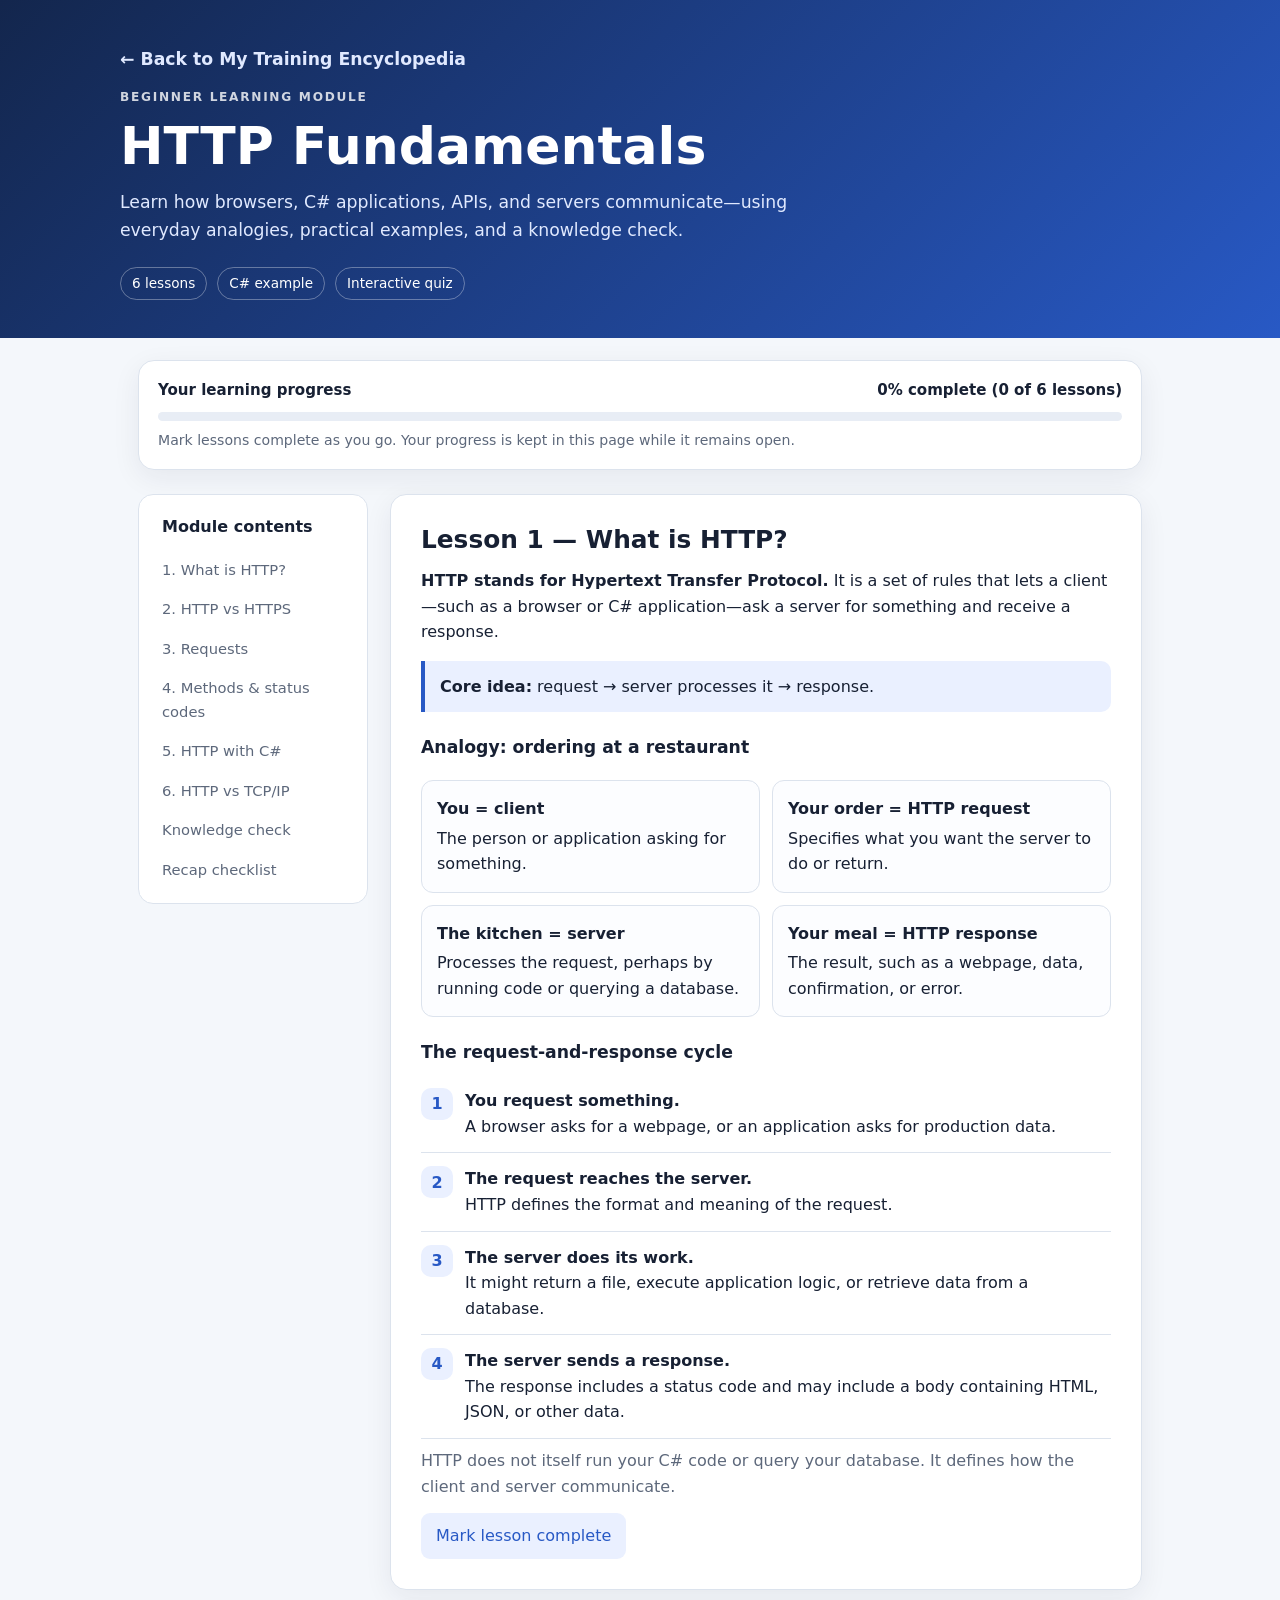
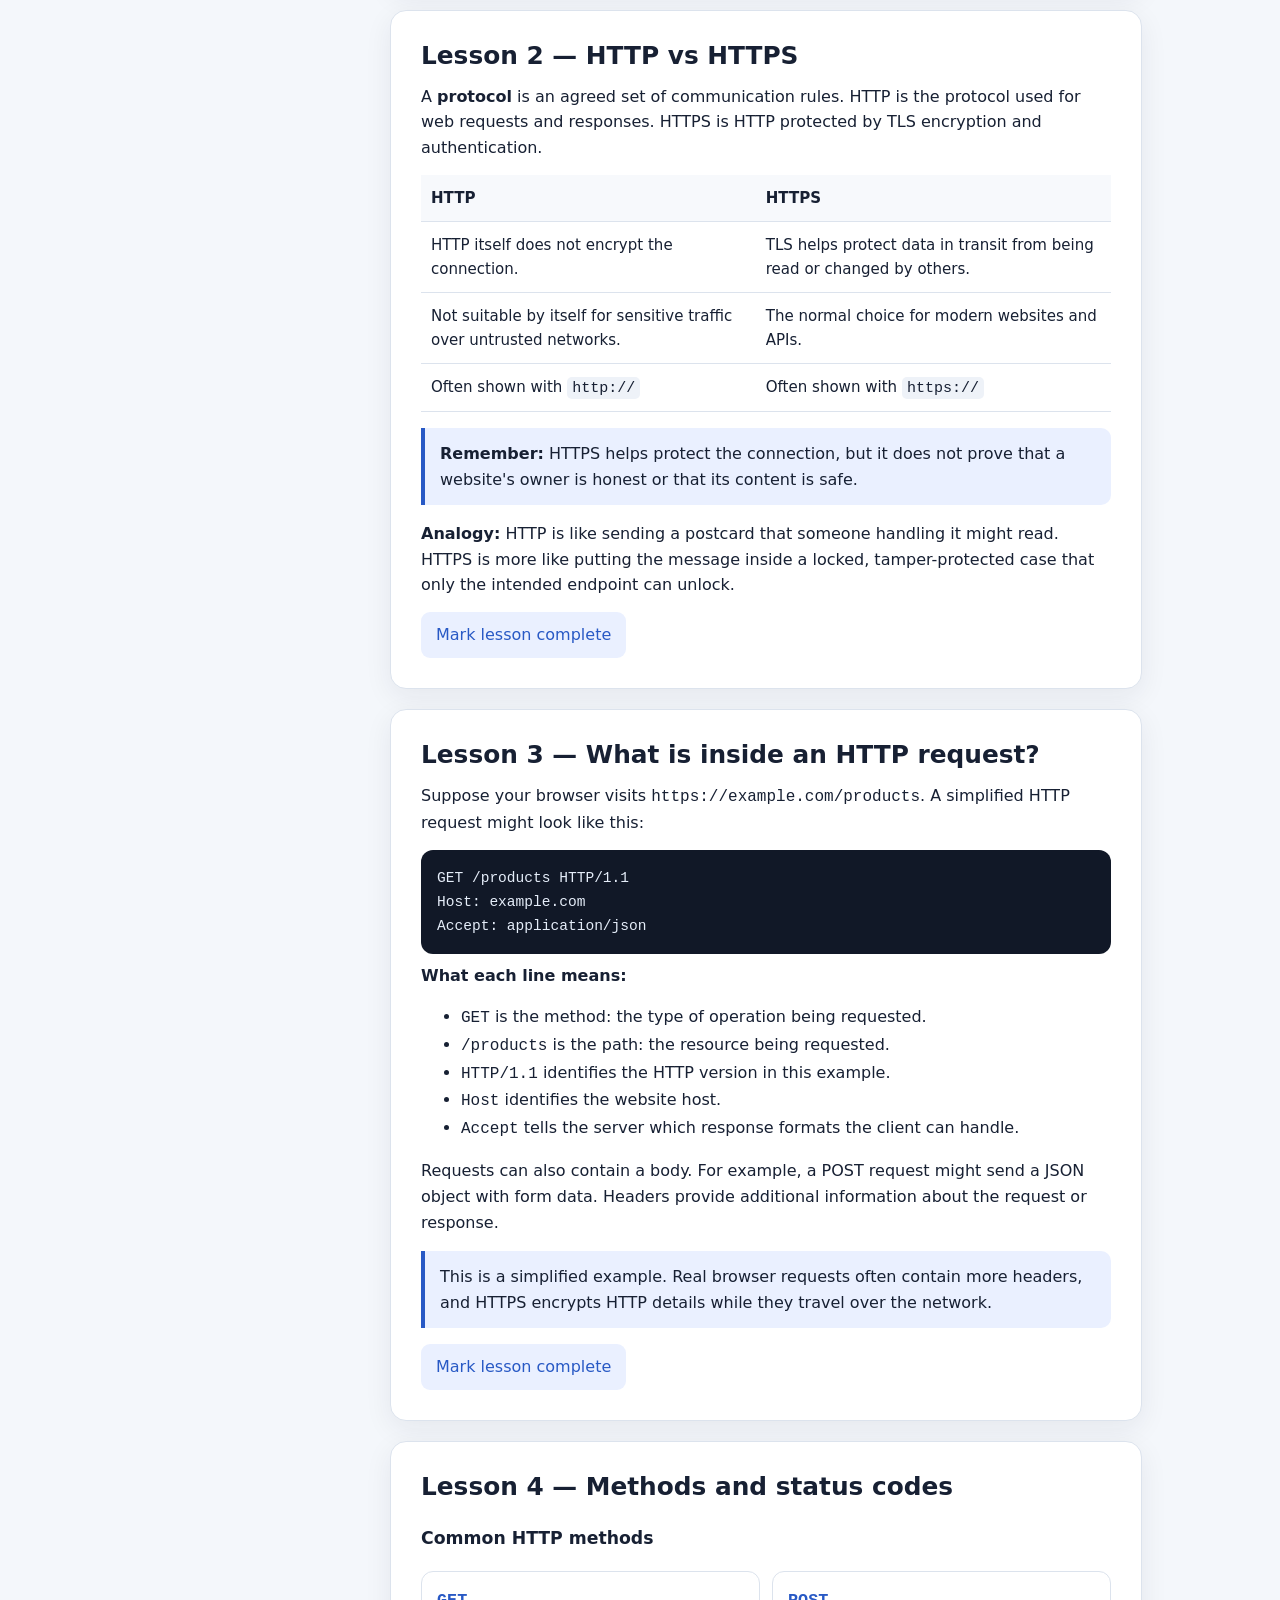
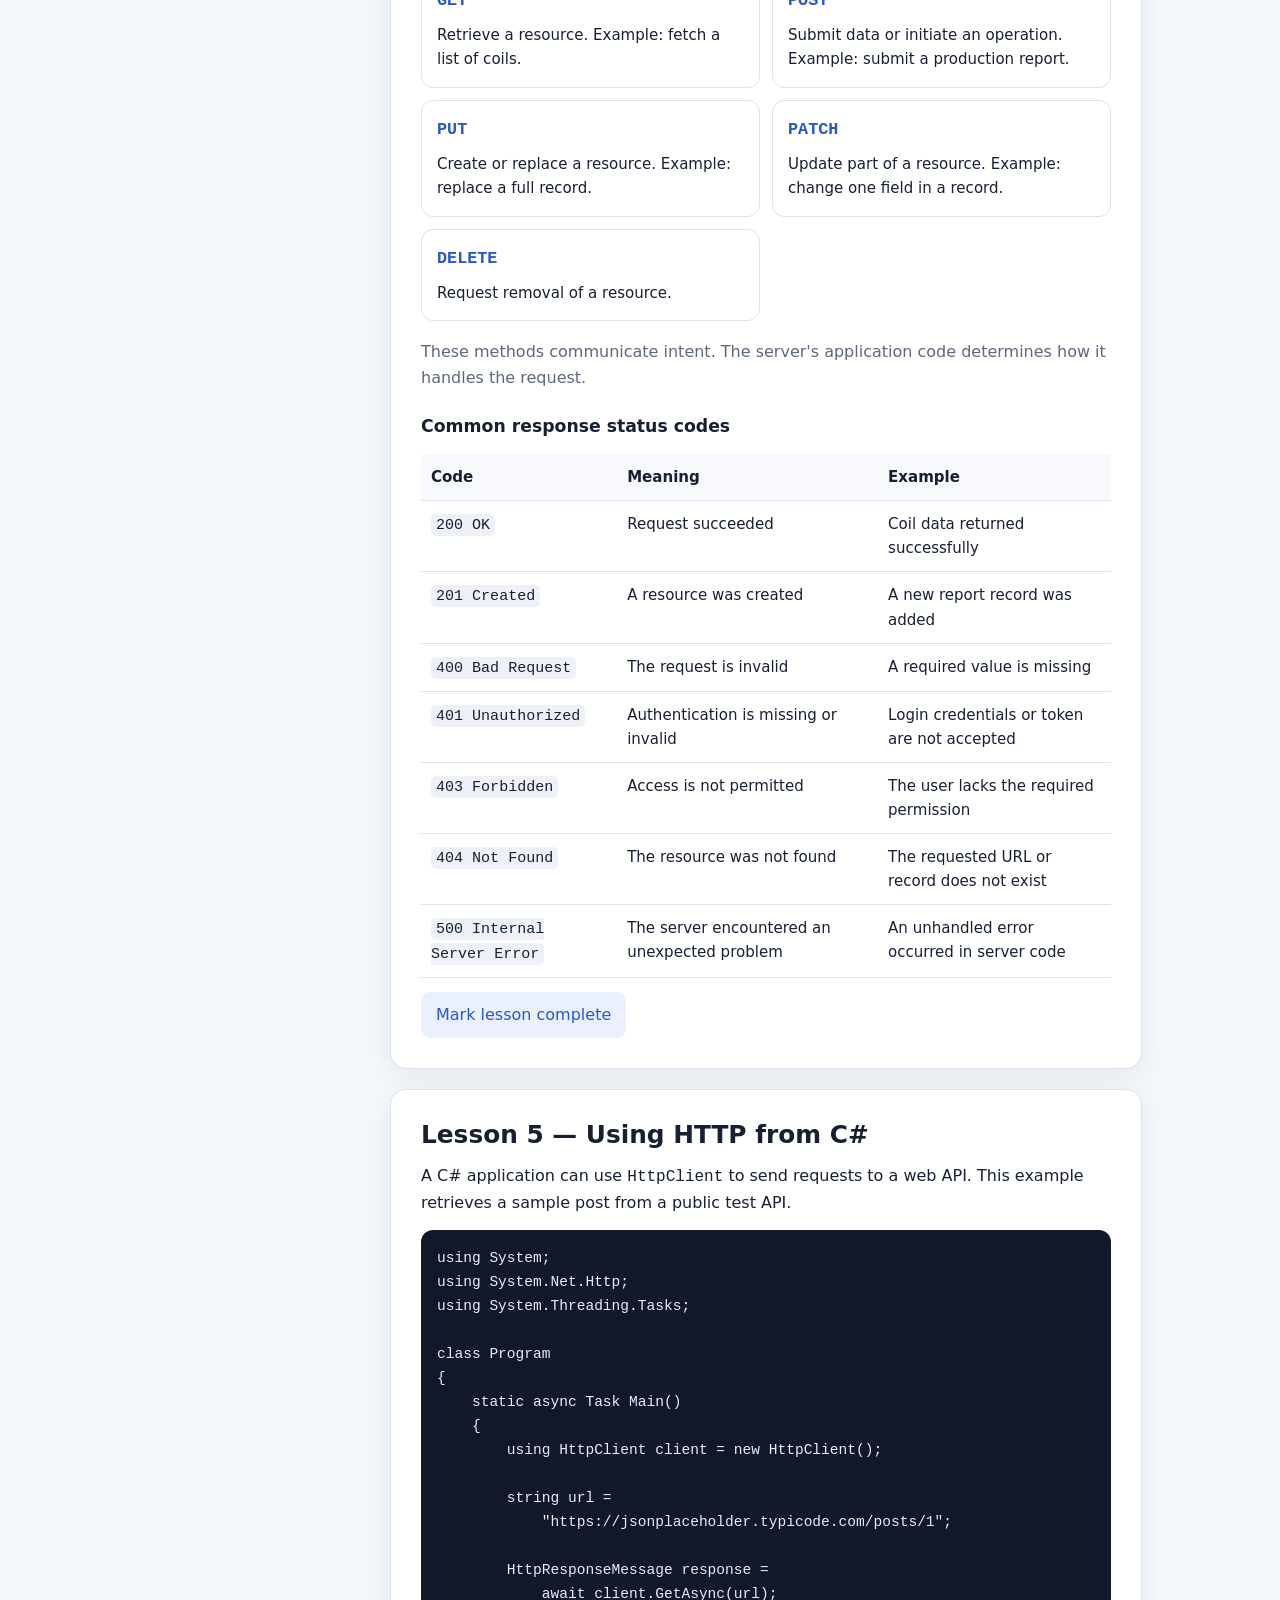
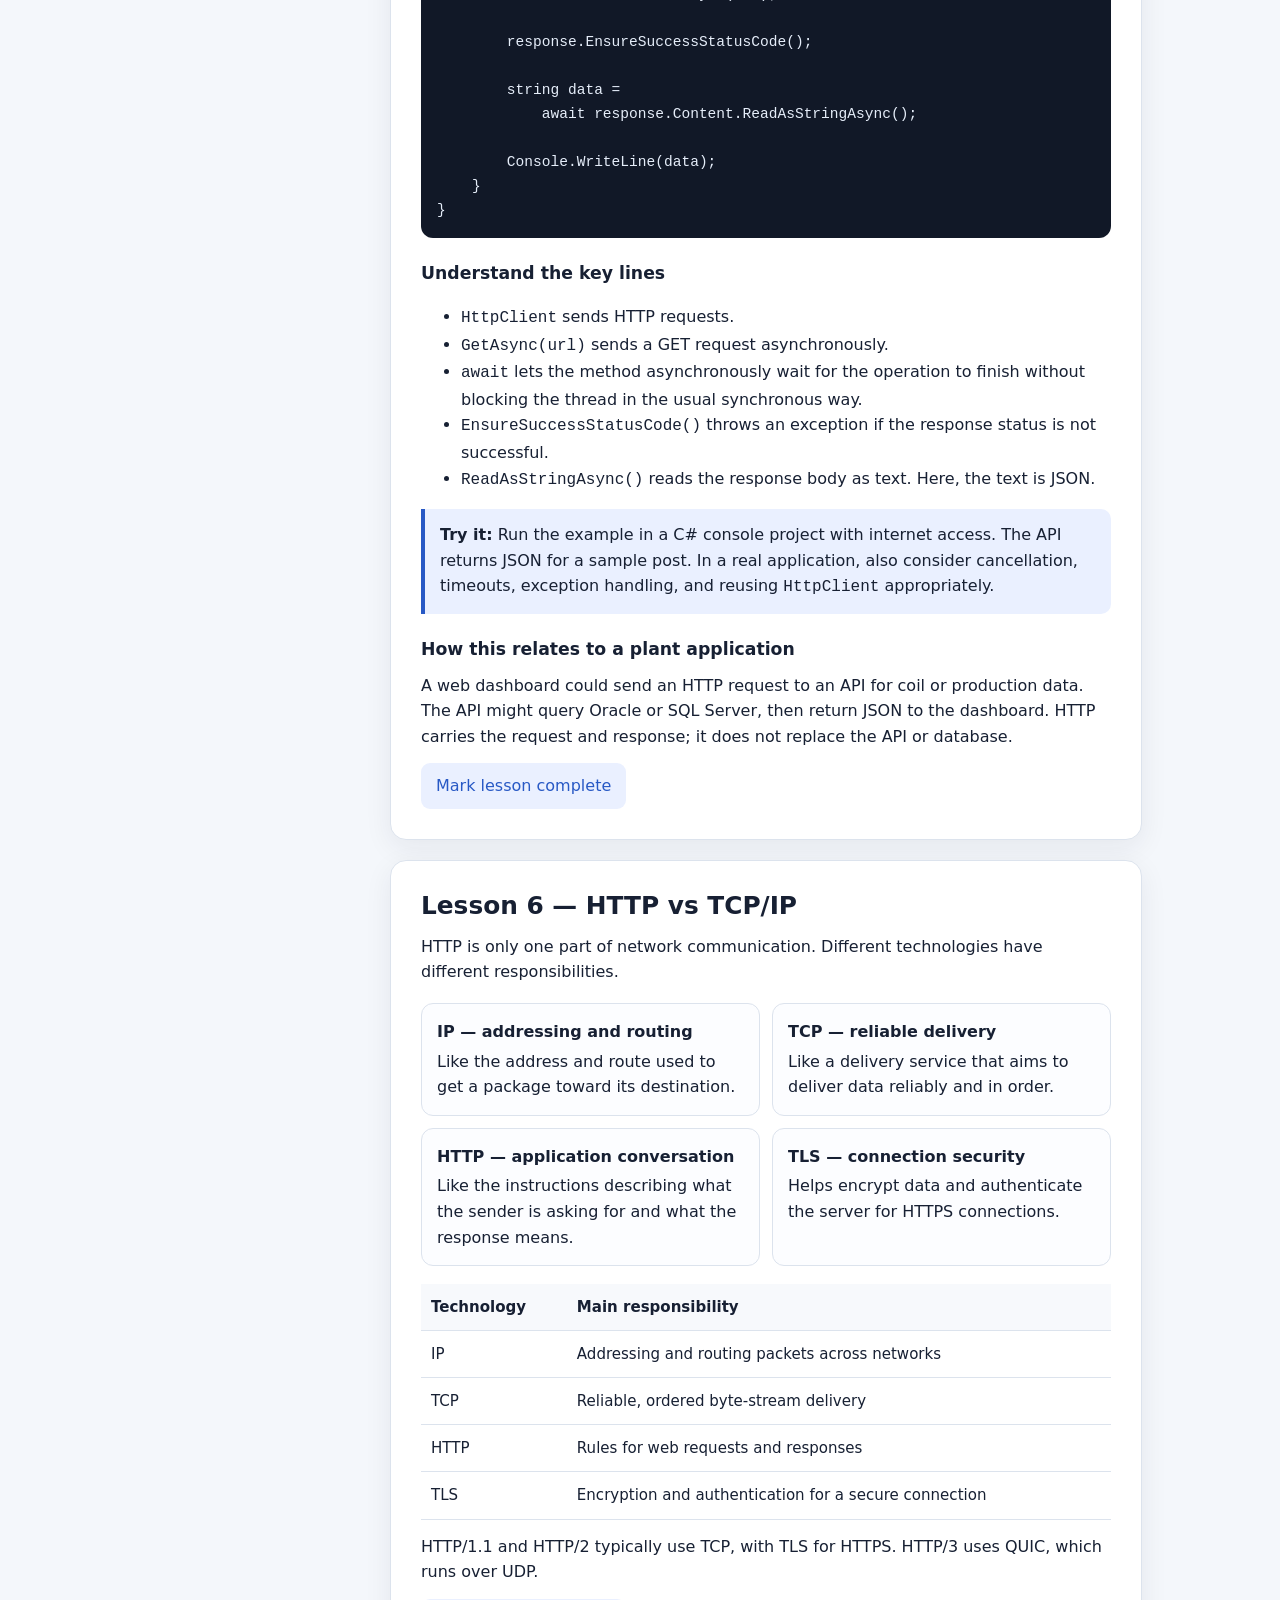
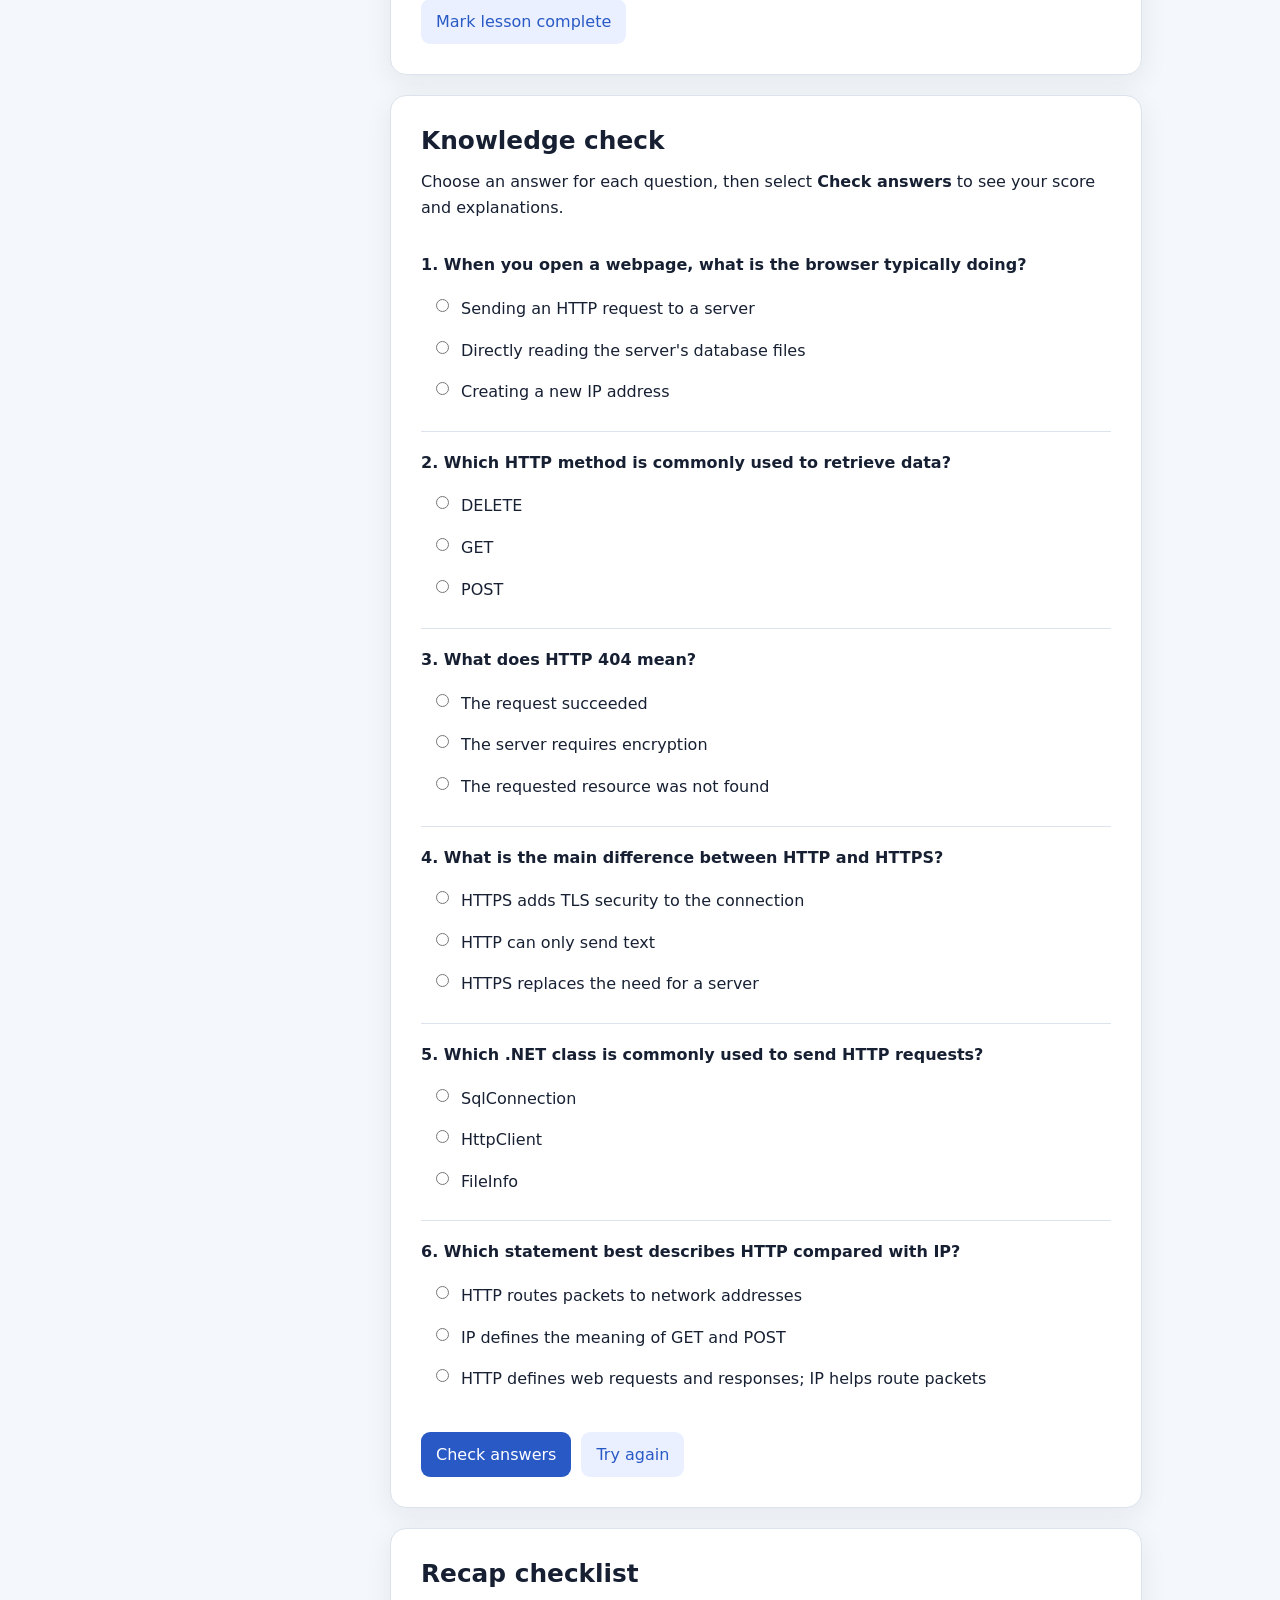
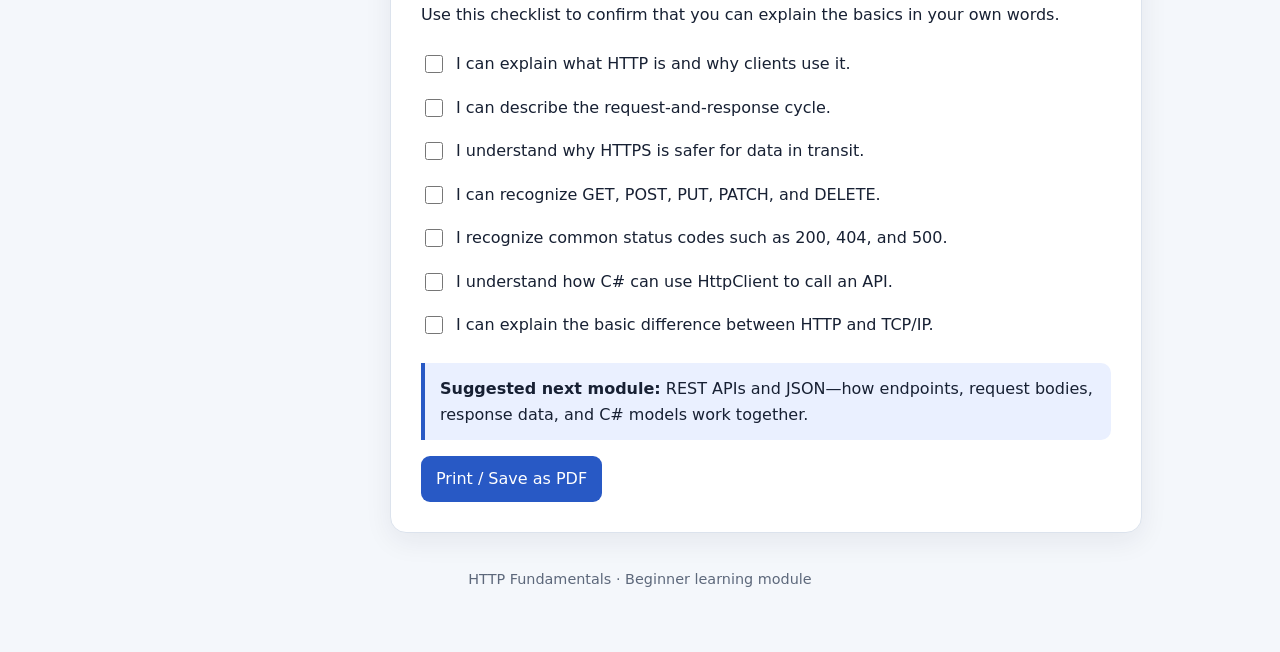
==== http.html @ 5884f931 "Add files via upload" ====
<!DOCTYPE html>
<html lang="en">
<head>
<meta charset="UTF-8">
<meta name="viewport" content="width=device-width, initial-scale=1">
<title>HTTP Fundamentals — Interactive Learning Module</title>
<style>
  :root {
    --bg: #f4f7fb; --panel: #ffffff; --text: #172033; --muted: #5d687b;
    --line: #dce3ed; --accent: #2859c5; --accent-soft: #eaf0ff;
    --green: #18794e; --green-soft: #e7f6ee; --red: #b42318; --red-soft: #fff0ee;
    --code: #111827; --code-text: #e5edf9; --shadow: 0 8px 28px rgba(22, 34, 55, .07);
  }
  * { box-sizing: border-box; }
  html { scroll-behavior: smooth; }
  body { margin: 0; font: 16px/1.6 system-ui, -apple-system, Segoe UI, Roboto, Arial, sans-serif; background: var(--bg); color: var(--text); }
  a { color: var(--accent); }
  .hero { background: linear-gradient(135deg, #13264d, #2859c5); color: white; padding: 46px 20px 38px; }
  .hero-inner, main { max-width: 1040px; margin: auto; }
  .eyebrow { text-transform: uppercase; letter-spacing: .14em; font-size: .76rem; font-weight: 800; opacity: .8; }
  h1 { font-size: clamp(2rem, 5vw, 3.25rem); line-height: 1.12; margin: 10px 0 14px; }
  .hero p { max-width: 720px; color: #e0e9ff; font-size: 1.08rem; margin: 0; }
  .meta { display: flex; gap: 10px; flex-wrap: wrap; margin-top: 22px; }
  .pill { border: 1px solid #ffffff55; border-radius: 999px; padding: 5px 11px; font-size: .85rem; }
  main { padding: 24px 18px 64px; }
  .progress-card { background: var(--panel); border: 1px solid var(--line); box-shadow: var(--shadow); border-radius: 16px; padding: 17px 19px; margin: -2px 0 24px; }
  .progress-head { display:flex; justify-content:space-between; gap:12px; font-weight:700; font-size:.94rem; }
  .progress-track { height: 9px; background:#e8edf5; border-radius:99px; overflow:hidden; margin-top:10px; }
  #progressBar { width:0%; height:100%; background:var(--accent); transition:width .25s; }
  .layout { display:grid; grid-template-columns: 230px minmax(0,1fr); gap:22px; align-items:start; }
  nav { background:var(--panel); border:1px solid var(--line); border-radius:15px; padding:14px; position:sticky; top:14px; }
  nav strong { display:block; padding:5px 9px 10px; }
  nav a { display:block; text-decoration:none; padding:8px 9px; border-radius:9px; color:var(--muted); font-size:.92rem; }
  nav a:hover, nav a.active { background:var(--accent-soft); color:var(--accent); font-weight:700; }
  .content { min-width:0; }
  section { background:var(--panel); border:1px solid var(--line); border-radius:16px; padding:clamp(20px, 4vw, 30px); margin-bottom:20px; box-shadow:var(--shadow); scroll-margin-top:20px; }
  h2 { font-size:1.55rem; margin:0 0 12px; line-height:1.25; }
  h3 { font-size:1.08rem; margin:22px 0 8px; }
  p { margin:9px 0 14px; }
  .muted { color:var(--muted); }
  .callout { border-left:4px solid var(--accent); background:var(--accent-soft); padding:13px 15px; border-radius:0 10px 10px 0; margin:16px 0; }
  .analogy-grid, .steps, .method-grid { display:grid; grid-template-columns:repeat(2,minmax(0,1fr)); gap:12px; margin:18px 0; }
  .tile { border:1px solid var(--line); border-radius:12px; padding:15px; background:#fcfdff; }
  .tile b { display:block; margin-bottom:4px; }
  .step { display:flex; gap:12px; align-items:flex-start; padding:13px 0; border-bottom:1px solid var(--line); }
  .step:last-child { border-bottom:0; }
  .num { flex:0 0 32px; height:32px; display:grid; place-items:center; border-radius:10px; background:var(--accent-soft); color:var(--accent); font-weight:800; }
  .code { background:var(--code); color:var(--code-text); padding:16px; border-radius:12px; overflow:auto; font: .91rem/1.65 ui-monospace, SFMono-Regular, Consolas, monospace; white-space:pre; }
  .method { border:1px solid var(--line); border-radius:12px; padding:15px; }
  .method code { font-size:1.05rem; font-weight:800; color:var(--accent); }
  .method p { margin-bottom:0; font-size:.94rem; }
  table { width:100%; border-collapse:collapse; margin:14px 0; font-size:.94rem; }
  th,td { text-align:left; padding:11px 10px; border-bottom:1px solid var(--line); vertical-align:top; }
  th { background:#f7f9fc; }
  td code { background:#eef2f8; padding:2px 5px; border-radius:5px; }
  .quiz-question { border-top:1px solid var(--line); padding:18px 0; }
  .quiz-question:first-of-type { border-top:0; }
  .quiz-question p { font-weight:750; margin:0 0 10px; }
  .option { display:flex; gap:9px; align-items:flex-start; padding:8px 10px; border-radius:8px; cursor:pointer; }
  .option:hover { background:#f6f8fc; }
  .feedback { display:none; margin-top:9px; padding:10px 12px; border-radius:9px; font-size:.93rem; }
  .feedback.good { display:block; color:var(--green); background:var(--green-soft); }
  .feedback.bad { display:block; color:var(--red); background:var(--red-soft); }
  button { cursor:pointer; border:0; border-radius:9px; padding:10px 15px; background:var(--accent); color:white; font-weight:750; font:inherit; }
  button.secondary { color:var(--accent); background:var(--accent-soft); }
  .quiz-actions { display:flex; gap:10px; align-items:center; flex-wrap:wrap; margin-top:14px; }
  #score { font-weight:800; }
  .checklist label { display:flex; gap:10px; padding:9px 0; cursor:pointer; }
  .checklist input { width:18px; height:18px; margin-top:4px; accent-color:var(--accent); }
  .done { color:var(--green); font-weight:700; }
  footer { text-align:center; color:var(--muted); padding:15px 0 30px; font-size:.9rem; }
  @media (max-width:780px) {
    .layout { grid-template-columns:1fr; }
    nav { position:static; }
    nav .nav-links { display:grid; grid-template-columns:repeat(2,minmax(0,1fr)); gap:2px; }
    .analogy-grid,.steps,.method-grid { grid-template-columns:1fr; }
  }
  @media print {
    body { background:white; } .hero { background:#13264d !important; print-color-adjust:exact; }
    nav, .progress-card, button, footer { display:none !important; }
    .layout { display:block; } section { box-shadow:none; break-inside:avoid; }
  }
</style>
</head>
<body>
<header class="hero">
  <div class="hero-inner">
    <p style="margin:0 0 14px"><a href="index.html" style="color:#e0e9ff;text-decoration:none;font-weight:700">← Back to My Training Encyclopedia</a></p>
    <div class="eyebrow">Beginner learning module</div>
    <h1>HTTP Fundamentals</h1>
    <p>Learn how browsers, C# applications, APIs, and servers communicate—using everyday analogies, practical examples, and a knowledge check.</p>
    <div class="meta"><span class="pill">6 lessons</span><span class="pill">C# example</span><span class="pill">Interactive quiz</span></div>
  </div>
</header>

<main>
  <div class="progress-card">
    <div class="progress-head"><span>Your learning progress</span><span id="progressText">0% complete</span></div>
    <div class="progress-track" role="progressbar" aria-label="Learning progress" aria-valuemin="0" aria-valuemax="100" aria-valuenow="0" id="progressTrack"><div id="progressBar"></div></div>
    <p class="muted" style="margin:8px 0 0;font-size:.88rem">Mark lessons complete as you go. Your progress is kept in this page while it remains open.</p>
  </div>

  <div class="layout">
    <nav aria-label="Module contents">
      <strong>Module contents</strong>
      <div class="nav-links">
        <a href="#lesson1">1. What is HTTP?</a>
        <a href="#lesson2">2. HTTP vs HTTPS</a>
        <a href="#lesson3">3. Requests</a>
        <a href="#lesson4">4. Methods & status codes</a>
        <a href="#lesson5">5. HTTP with C#</a>
        <a href="#lesson6">6. HTTP vs TCP/IP</a>
        <a href="#quiz">Knowledge check</a>
        <a href="#recap">Recap checklist</a>
      </div>
    </nav>

    <div class="content">
      <section id="lesson1" data-lesson>
        <h2>Lesson 1 — What is HTTP?</h2>
        <p><strong>HTTP stands for Hypertext Transfer Protocol.</strong> It is a set of rules that lets a client—such as a browser or C# application—ask a server for something and receive a response.</p>
        <div class="callout"><strong>Core idea:</strong> request → server processes it → response.</div>
        <h3>Analogy: ordering at a restaurant</h3>
        <div class="analogy-grid">
          <div class="tile"><b>You = client</b>The person or application asking for something.</div>
          <div class="tile"><b>Your order = HTTP request</b>Specifies what you want the server to do or return.</div>
          <div class="tile"><b>The kitchen = server</b>Processes the request, perhaps by running code or querying a database.</div>
          <div class="tile"><b>Your meal = HTTP response</b>The result, such as a webpage, data, confirmation, or error.</div>
        </div>
        <h3>The request-and-response cycle</h3>
        <div class="step"><span class="num">1</span><div><b>You request something.</b><br>A browser asks for a webpage, or an application asks for production data.</div></div>
        <div class="step"><span class="num">2</span><div><b>The request reaches the server.</b><br>HTTP defines the format and meaning of the request.</div></div>
        <div class="step"><span class="num">3</span><div><b>The server does its work.</b><br>It might return a file, execute application logic, or retrieve data from a database.</div></div>
        <div class="step"><span class="num">4</span><div><b>The server sends a response.</b><br>The response includes a status code and may include a body containing HTML, JSON, or other data.</div></div>
        <p class="muted">HTTP does not itself run your C# code or query your database. It defines how the client and server communicate.</p>
        <button class="secondary complete-btn" data-complete="lesson1">Mark lesson complete</button>
      </section>

      <section id="lesson2" data-lesson>
        <h2>Lesson 2 — HTTP vs HTTPS</h2>
        <p>A <strong>protocol</strong> is an agreed set of communication rules. HTTP is the protocol used for web requests and responses. HTTPS is HTTP protected by TLS encryption and authentication.</p>
        <table>
          <thead><tr><th>HTTP</th><th>HTTPS</th></tr></thead>
          <tbody>
            <tr><td>HTTP itself does not encrypt the connection.</td><td>TLS helps protect data in transit from being read or changed by others.</td></tr>
            <tr><td>Not suitable by itself for sensitive traffic over untrusted networks.</td><td>The normal choice for modern websites and APIs.</td></tr>
            <tr><td>Often shown with <code>http://</code></td><td>Often shown with <code>https://</code></td></tr>
          </tbody>
        </table>
        <div class="callout"><strong>Remember:</strong> HTTPS helps protect the connection, but it does not prove that a website's owner is honest or that its content is safe.</div>
        <p><strong>Analogy:</strong> HTTP is like sending a postcard that someone handling it might read. HTTPS is more like putting the message inside a locked, tamper-protected case that only the intended endpoint can unlock.</p>
        <button class="secondary complete-btn" data-complete="lesson2">Mark lesson complete</button>
      </section>

      <section id="lesson3" data-lesson>
        <h2>Lesson 3 — What is inside an HTTP request?</h2>
        <p>Suppose your browser visits <code>https://example.com/products</code>. A simplified HTTP request might look like this:</p>
        <div class="code">GET /products HTTP/1.1
Host: example.com
Accept: application/json</div>
        <p><strong>What each line means:</strong></p>
        <ul>
          <li><code>GET</code> is the method: the type of operation being requested.</li>
          <li><code>/products</code> is the path: the resource being requested.</li>
          <li><code>HTTP/1.1</code> identifies the HTTP version in this example.</li>
          <li><code>Host</code> identifies the website host.</li>
          <li><code>Accept</code> tells the server which response formats the client can handle.</li>
        </ul>
        <p>Requests can also contain a body. For example, a POST request might send a JSON object with form data. Headers provide additional information about the request or response.</p>
        <div class="callout">This is a simplified example. Real browser requests often contain more headers, and HTTPS encrypts HTTP details while they travel over the network.</div>
        <button class="secondary complete-btn" data-complete="lesson3">Mark lesson complete</button>
      </section>

      <section id="lesson4" data-lesson>
        <h2>Lesson 4 — Methods and status codes</h2>
        <h3>Common HTTP methods</h3>
        <div class="method-grid">
          <div class="method"><code>GET</code><p>Retrieve a resource. Example: fetch a list of coils.</p></div>
          <div class="method"><code>POST</code><p>Submit data or initiate an operation. Example: submit a production report.</p></div>
          <div class="method"><code>PUT</code><p>Create or replace a resource. Example: replace a full record.</p></div>
          <div class="method"><code>PATCH</code><p>Update part of a resource. Example: change one field in a record.</p></div>
          <div class="method"><code>DELETE</code><p>Request removal of a resource.</p></div>
        </div>
        <p class="muted">These methods communicate intent. The server's application code determines how it handles the request.</p>
        <h3>Common response status codes</h3>
        <table>
          <thead><tr><th>Code</th><th>Meaning</th><th>Example</th></tr></thead>
          <tbody>
            <tr><td><code>200 OK</code></td><td>Request succeeded</td><td>Coil data returned successfully</td></tr>
            <tr><td><code>201 Created</code></td><td>A resource was created</td><td>A new report record was added</td></tr>
            <tr><td><code>400 Bad Request</code></td><td>The request is invalid</td><td>A required value is missing</td></tr>
            <tr><td><code>401 Unauthorized</code></td><td>Authentication is missing or invalid</td><td>Login credentials or token are not accepted</td></tr>
            <tr><td><code>403 Forbidden</code></td><td>Access is not permitted</td><td>The user lacks the required permission</td></tr>
            <tr><td><code>404 Not Found</code></td><td>The resource was not found</td><td>The requested URL or record does not exist</td></tr>
            <tr><td><code>500 Internal Server Error</code></td><td>The server encountered an unexpected problem</td><td>An unhandled error occurred in server code</td></tr>
          </tbody>
        </table>
        <button class="secondary complete-btn" data-complete="lesson4">Mark lesson complete</button>
      </section>

      <section id="lesson5" data-lesson>
        <h2>Lesson 5 — Using HTTP from C#</h2>
        <p>A C# application can use <code>HttpClient</code> to send requests to a web API. This example retrieves a sample post from a public test API.</p>
        <div class="code">using System;
using System.Net.Http;
using System.Threading.Tasks;

class Program
{
    static async Task Main()
    {
        using HttpClient client = new HttpClient();

        string url =
            "https://jsonplaceholder.typicode.com/posts/1";

        HttpResponseMessage response =
            await client.GetAsync(url);

        response.EnsureSuccessStatusCode();

        string data =
            await response.Content.ReadAsStringAsync();

        Console.WriteLine(data);
    }
}</div>
        <h3>Understand the key lines</h3>
        <ul>
          <li><code>HttpClient</code> sends HTTP requests.</li>
          <li><code>GetAsync(url)</code> sends a GET request asynchronously.</li>
          <li><code>await</code> lets the method asynchronously wait for the operation to finish without blocking the thread in the usual synchronous way.</li>
          <li><code>EnsureSuccessStatusCode()</code> throws an exception if the response status is not successful.</li>
          <li><code>ReadAsStringAsync()</code> reads the response body as text. Here, the text is JSON.</li>
        </ul>
        <div class="callout"><strong>Try it:</strong> Run the example in a C# console project with internet access. The API returns JSON for a sample post. In a real application, also consider cancellation, timeouts, exception handling, and reusing <code>HttpClient</code> appropriately.</div>
        <h3>How this relates to a plant application</h3>
        <p>A web dashboard could send an HTTP request to an API for coil or production data. The API might query Oracle or SQL Server, then return JSON to the dashboard. HTTP carries the request and response; it does not replace the API or database.</p>
        <button class="secondary complete-btn" data-complete="lesson5">Mark lesson complete</button>
      </section>

      <section id="lesson6" data-lesson>
        <h2>Lesson 6 — HTTP vs TCP/IP</h2>
        <p>HTTP is only one part of network communication. Different technologies have different responsibilities.</p>
        <div class="analogy-grid">
          <div class="tile"><b>IP — addressing and routing</b>Like the address and route used to get a package toward its destination.</div>
          <div class="tile"><b>TCP — reliable delivery</b>Like a delivery service that aims to deliver data reliably and in order.</div>
          <div class="tile"><b>HTTP — application conversation</b>Like the instructions describing what the sender is asking for and what the response means.</div>
          <div class="tile"><b>TLS — connection security</b>Helps encrypt data and authenticate the server for HTTPS connections.</div>
        </div>
        <table>
          <thead><tr><th>Technology</th><th>Main responsibility</th></tr></thead>
          <tbody>
            <tr><td>IP</td><td>Addressing and routing packets across networks</td></tr>
            <tr><td>TCP</td><td>Reliable, ordered byte-stream delivery</td></tr>
            <tr><td>HTTP</td><td>Rules for web requests and responses</td></tr>
            <tr><td>TLS</td><td>Encryption and authentication for a secure connection</td></tr>
          </tbody>
        </table>
        <p>HTTP/1.1 and HTTP/2 typically use TCP, with TLS for HTTPS. HTTP/3 uses QUIC, which runs over UDP.</p>
        <button class="secondary complete-btn" data-complete="lesson6">Mark lesson complete</button>
      </section>

      <section id="quiz">
        <h2>Knowledge check</h2>
        <p>Choose an answer for each question, then select <strong>Check answers</strong> to see your score and explanations.</p>
        <form id="quizForm">
          <div class="quiz-question" data-answer="0" data-explain="A client sends a request. The server processes it and returns a response.">
            <p>1. When you open a webpage, what is the browser typically doing?</p>
            <label class="option"><input type="radio" name="q1" value="0"> Sending an HTTP request to a server</label>
            <label class="option"><input type="radio" name="q1" value="1"> Directly reading the server's database files</label>
            <label class="option"><input type="radio" name="q1" value="2"> Creating a new IP address</label>
            <div class="feedback"></div>
          </div>
          <div class="quiz-question" data-answer="1" data-explain="GET is commonly used to retrieve a resource.">
            <p>2. Which HTTP method is commonly used to retrieve data?</p>
            <label class="option"><input type="radio" name="q2" value="0"> DELETE</label>
            <label class="option"><input type="radio" name="q2" value="1"> GET</label>
            <label class="option"><input type="radio" name="q2" value="2"> POST</label>
            <div class="feedback"></div>
          </div>
          <div class="quiz-question" data-answer="2" data-explain="404 is the Not Found status code.">
            <p>3. What does HTTP 404 mean?</p>
            <label class="option"><input type="radio" name="q3" value="0"> The request succeeded</label>
            <label class="option"><input type="radio" name="q3" value="1"> The server requires encryption</label>
            <label class="option"><input type="radio" name="q3" value="2"> The requested resource was not found</label>
            <div class="feedback"></div>
          </div>
          <div class="quiz-question" data-answer="0" data-explain="HTTPS uses TLS to help protect communication between the client and server.">
            <p>4. What is the main difference between HTTP and HTTPS?</p>
            <label class="option"><input type="radio" name="q4" value="0"> HTTPS adds TLS security to the connection</label>
            <label class="option"><input type="radio" name="q4" value="1"> HTTP can only send text</label>
            <label class="option"><input type="radio" name="q4" value="2"> HTTPS replaces the need for a server</label>
            <div class="feedback"></div>
          </div>
          <div class="quiz-question" data-answer="1" data-explain="HttpClient is the .NET class commonly used to send HTTP requests.">
            <p>5. Which .NET class is commonly used to send HTTP requests?</p>
            <label class="option"><input type="radio" name="q5" value="0"> SqlConnection</label>
            <label class="option"><input type="radio" name="q5" value="1"> HttpClient</label>
            <label class="option"><input type="radio" name="q5" value="2"> FileInfo</label>
            <div class="feedback"></div>
          </div>
          <div class="quiz-question" data-answer="2" data-explain="HTTP describes the request/response conversation; IP and transport protocols move the data across the network.">
            <p>6. Which statement best describes HTTP compared with IP?</p>
            <label class="option"><input type="radio" name="q6" value="0"> HTTP routes packets to network addresses</label>
            <label class="option"><input type="radio" name="q6" value="1"> IP defines the meaning of GET and POST</label>
            <label class="option"><input type="radio" name="q6" value="2"> HTTP defines web requests and responses; IP helps route packets</label>
            <div class="feedback"></div>
          </div>
          <div class="quiz-actions">
            <button type="submit">Check answers</button>
            <button type="button" class="secondary" id="resetQuiz">Try again</button>
            <span id="score" aria-live="polite"></span>
          </div>
        </form>
      </section>

      <section id="recap">
        <h2>Recap checklist</h2>
        <p>Use this checklist to confirm that you can explain the basics in your own words.</p>
        <div class="checklist" id="recapList">
          <label><input type="checkbox"> I can explain what HTTP is and why clients use it.</label>
          <label><input type="checkbox"> I can describe the request-and-response cycle.</label>
          <label><input type="checkbox"> I understand why HTTPS is safer for data in transit.</label>
          <label><input type="checkbox"> I can recognize GET, POST, PUT, PATCH, and DELETE.</label>
          <label><input type="checkbox"> I recognize common status codes such as 200, 404, and 500.</label>
          <label><input type="checkbox"> I understand how C# can use HttpClient to call an API.</label>
          <label><input type="checkbox"> I can explain the basic difference between HTTP and TCP/IP.</label>
        </div>
        <div class="callout"><strong>Suggested next module:</strong> REST APIs and JSON—how endpoints, request bodies, response data, and C# models work together.</div>
        <button id="printBtn">Print / Save as PDF</button>
      </section>
    </div>
  </div>
  <footer>HTTP Fundamentals · Beginner learning module</footer>
</main>

<script>
  const lessonIds = [...document.querySelectorAll('[data-lesson]')].map(el => el.id);
  const completed = new Set();
  const progressBar = document.getElementById('progressBar');
  const progressText = document.getElementById('progressText');
  const progressTrack = document.getElementById('progressTrack');

  function updateProgress() {
    const pct = Math.round(completed.size / lessonIds.length * 100);
    progressBar.style.width = pct + '%';
    progressText.textContent = pct + '% complete (' + completed.size + ' of ' + lessonIds.length + ' lessons)';
    progressTrack.setAttribute('aria-valuenow', pct);
    document.querySelectorAll('.complete-btn').forEach(btn => {
      const isDone = completed.has(btn.dataset.complete);
      btn.textContent = isDone ? 'Lesson completed ✓' : 'Mark lesson complete';
      btn.classList.toggle('done', isDone);
    });
  }
  document.querySelectorAll('.complete-btn').forEach(btn => {
    btn.addEventListener('click', () => {
      if (completed.has(btn.dataset.complete)) completed.delete(btn.dataset.complete);
      else completed.add(btn.dataset.complete);
      updateProgress();
    });
  });

  document.querySelectorAll('nav a').forEach(link => {
    link.addEventListener('click', () => {
      document.querySelectorAll('nav a').forEach(a => a.classList.remove('active'));
      link.classList.add('active');
    });
  });

  document.getElementById('quizForm').addEventListener('submit', event => {
    event.preventDefault();
    let score = 0, answered = 0;
    document.querySelectorAll('.quiz-question').forEach(question => {
      const selected = question.querySelector('input:checked');
      const feedback = question.querySelector('.feedback');
      feedback.className = 'feedback';
      if (!selected) {
        feedback.textContent = 'Choose an answer to complete this question.';
        feedback.classList.add('bad');
        return;
      }
      answered++;
      const correct = Number(selected.value) === Number(question.dataset.answer);
      if (correct) score++;
      feedback.textContent = (correct ? 'Correct. ' : 'Not quite. ') + question.dataset.explain;
      feedback.classList.add(correct ? 'good' : 'bad');
    });
    document.getElementById('score').textContent = answered === 6 ? `Score: ${score}/6` : `Answered ${answered}/6 · Current score: ${score}/${answered}`;
  });

  document.getElementById('resetQuiz').addEventListener('click', () => {
    document.getElementById('quizForm').reset();
    document.querySelectorAll('.feedback').forEach(el => { el.className = 'feedback'; el.textContent = ''; });
    document.getElementById('score').textContent = '';
  });
  document.getElementById('printBtn').addEventListener('click', () => window.print());
  updateProgress();
</script>
</body>
</html>
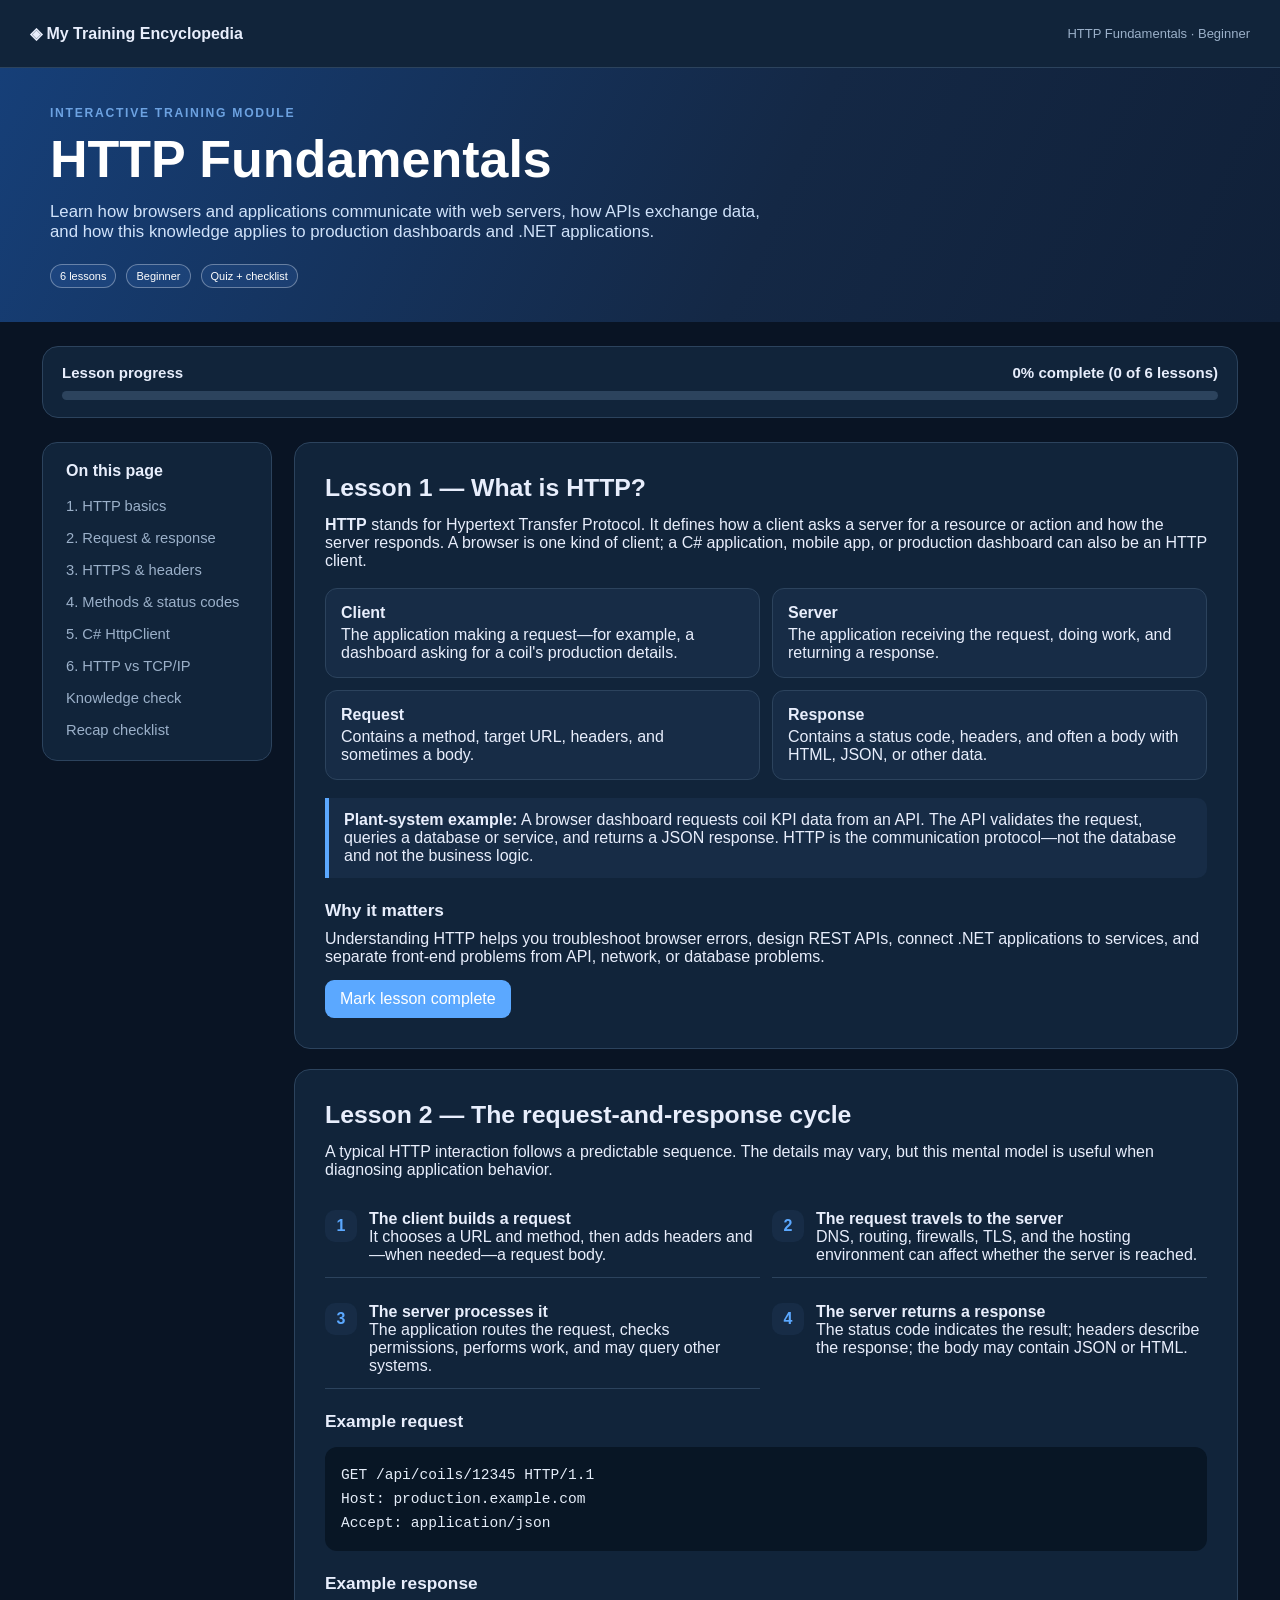
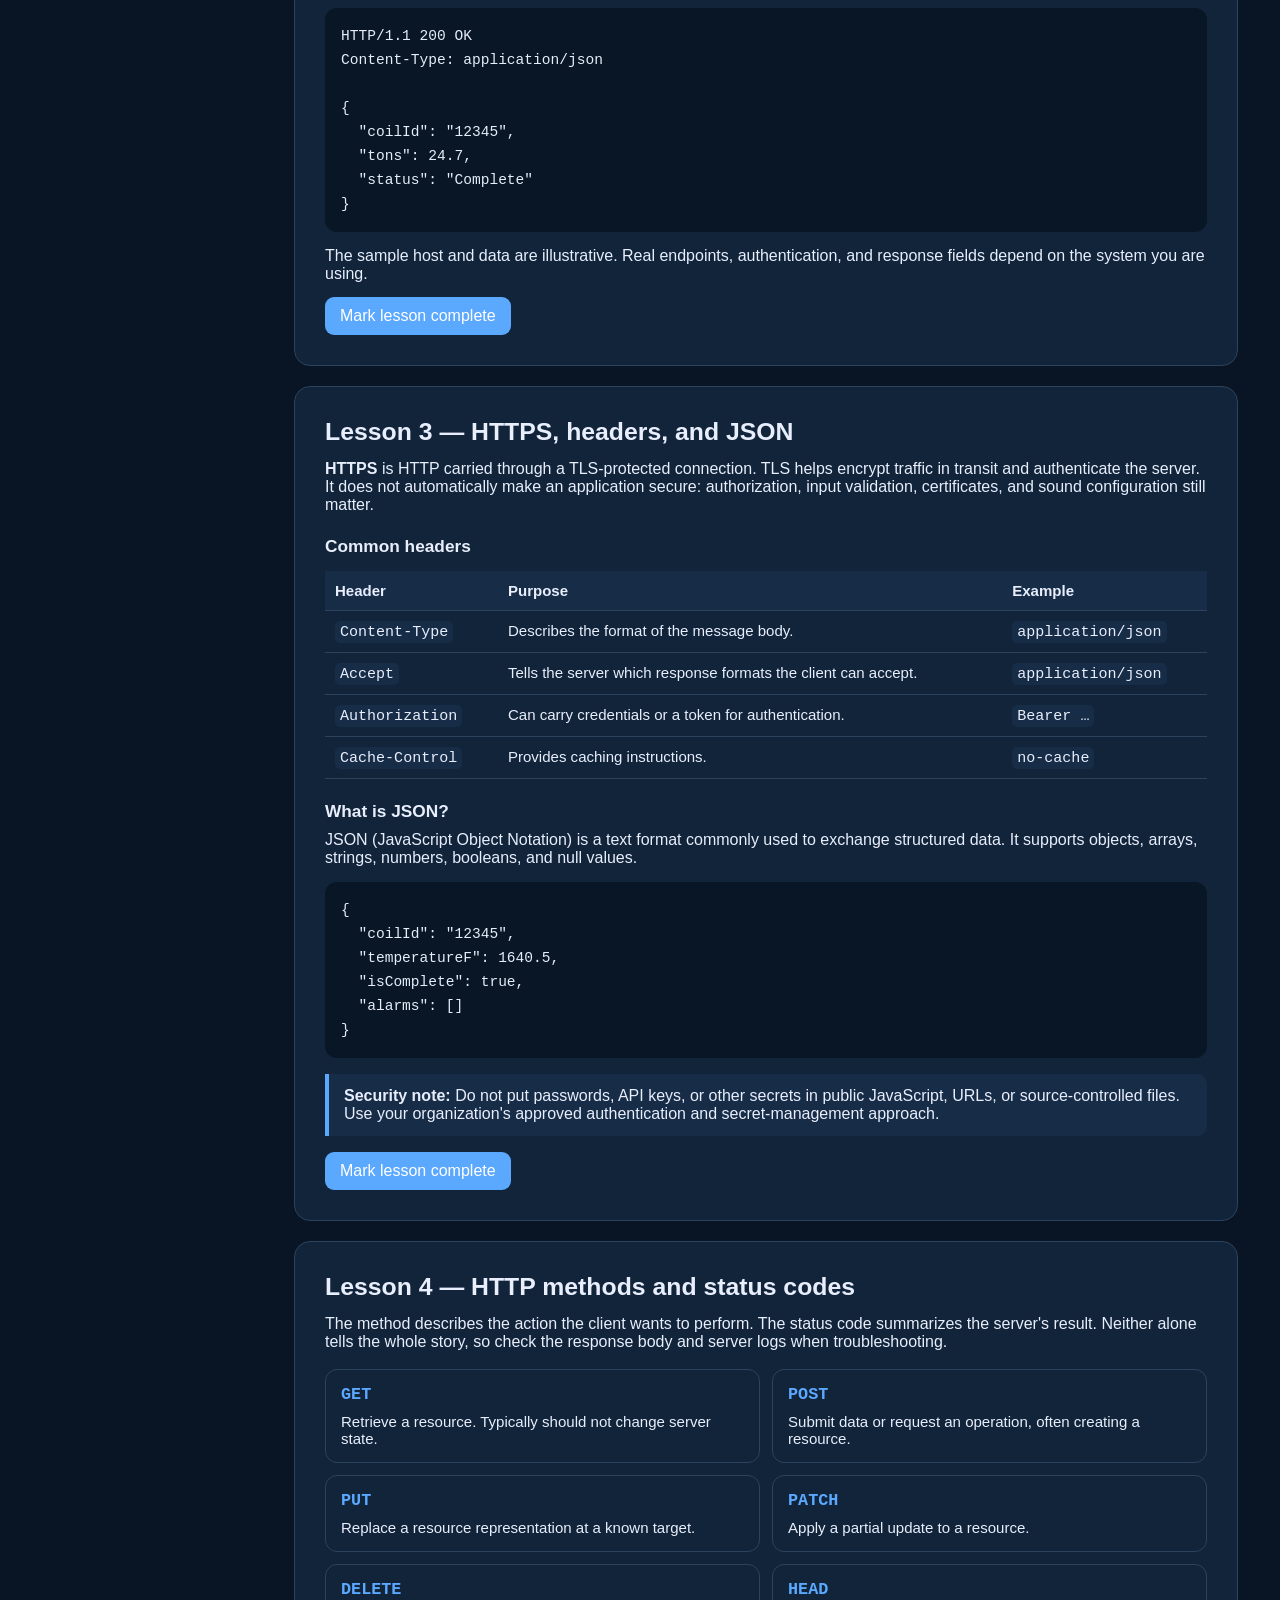
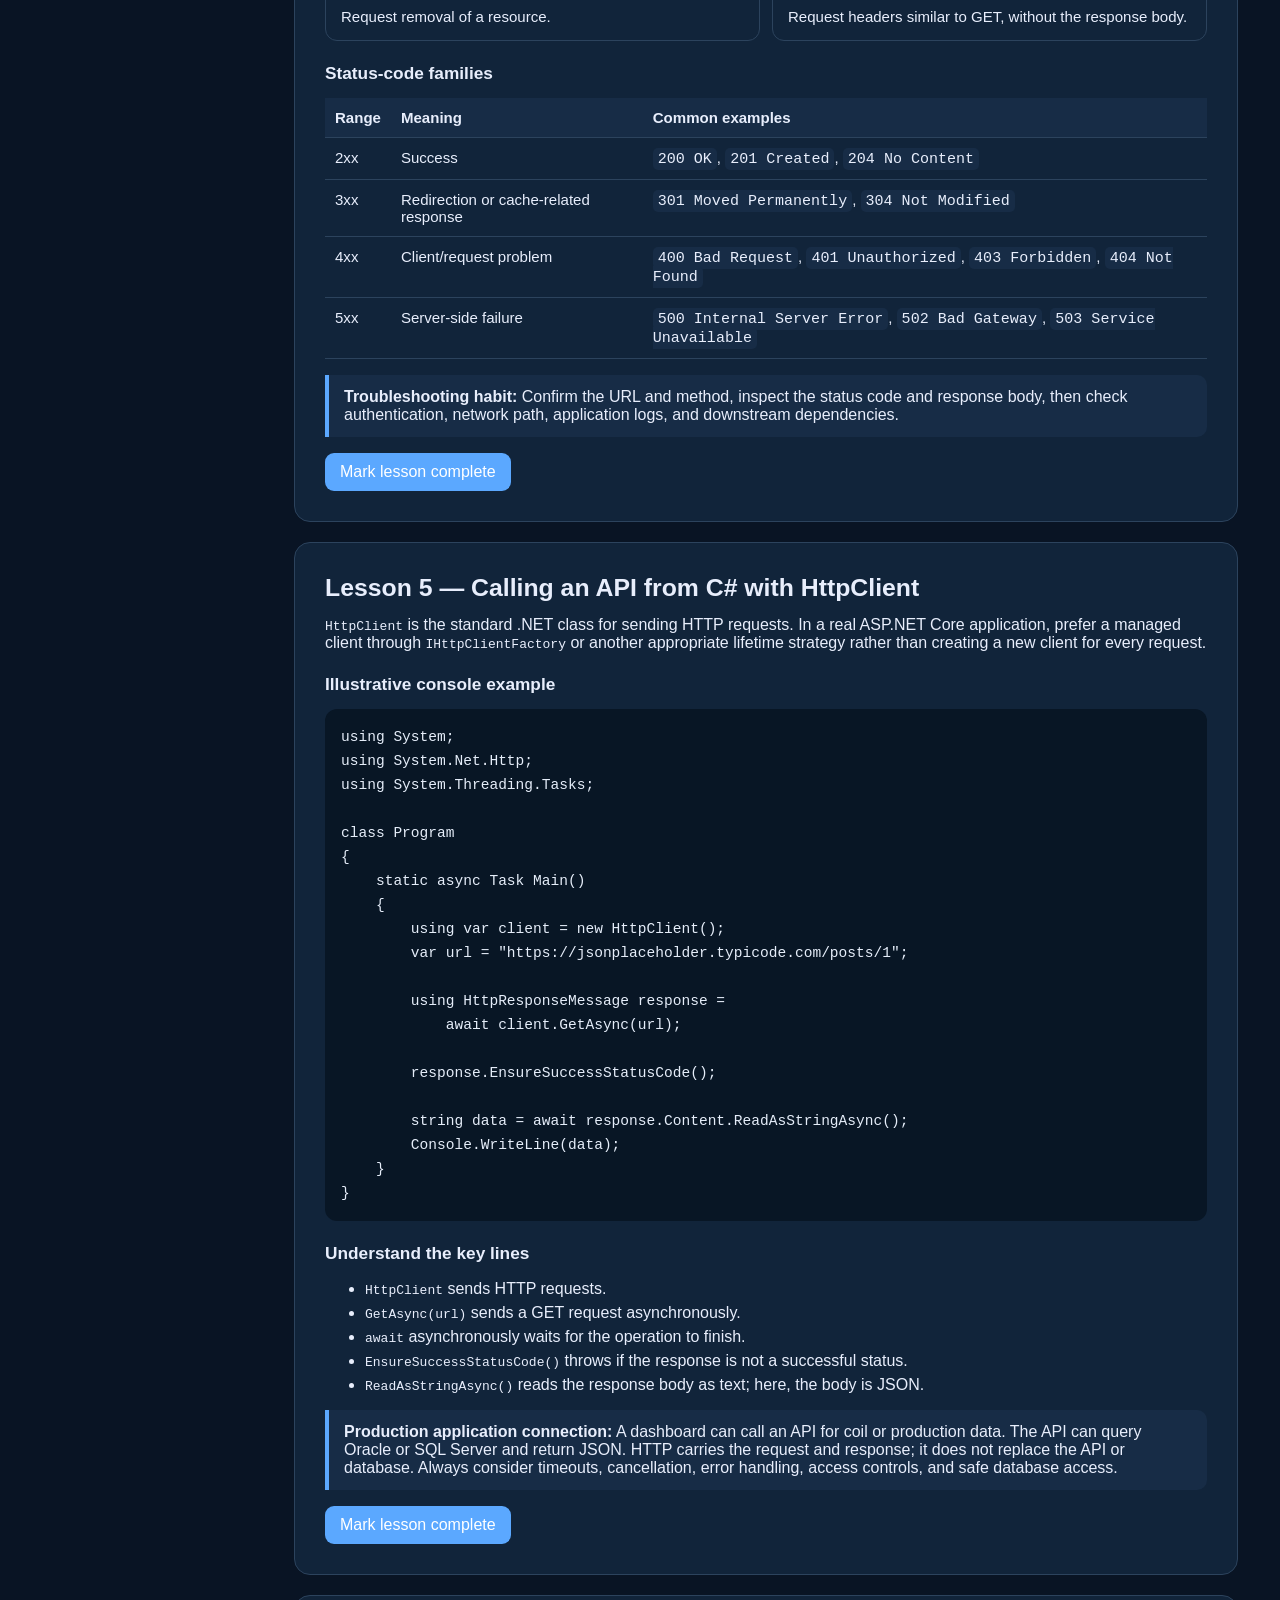
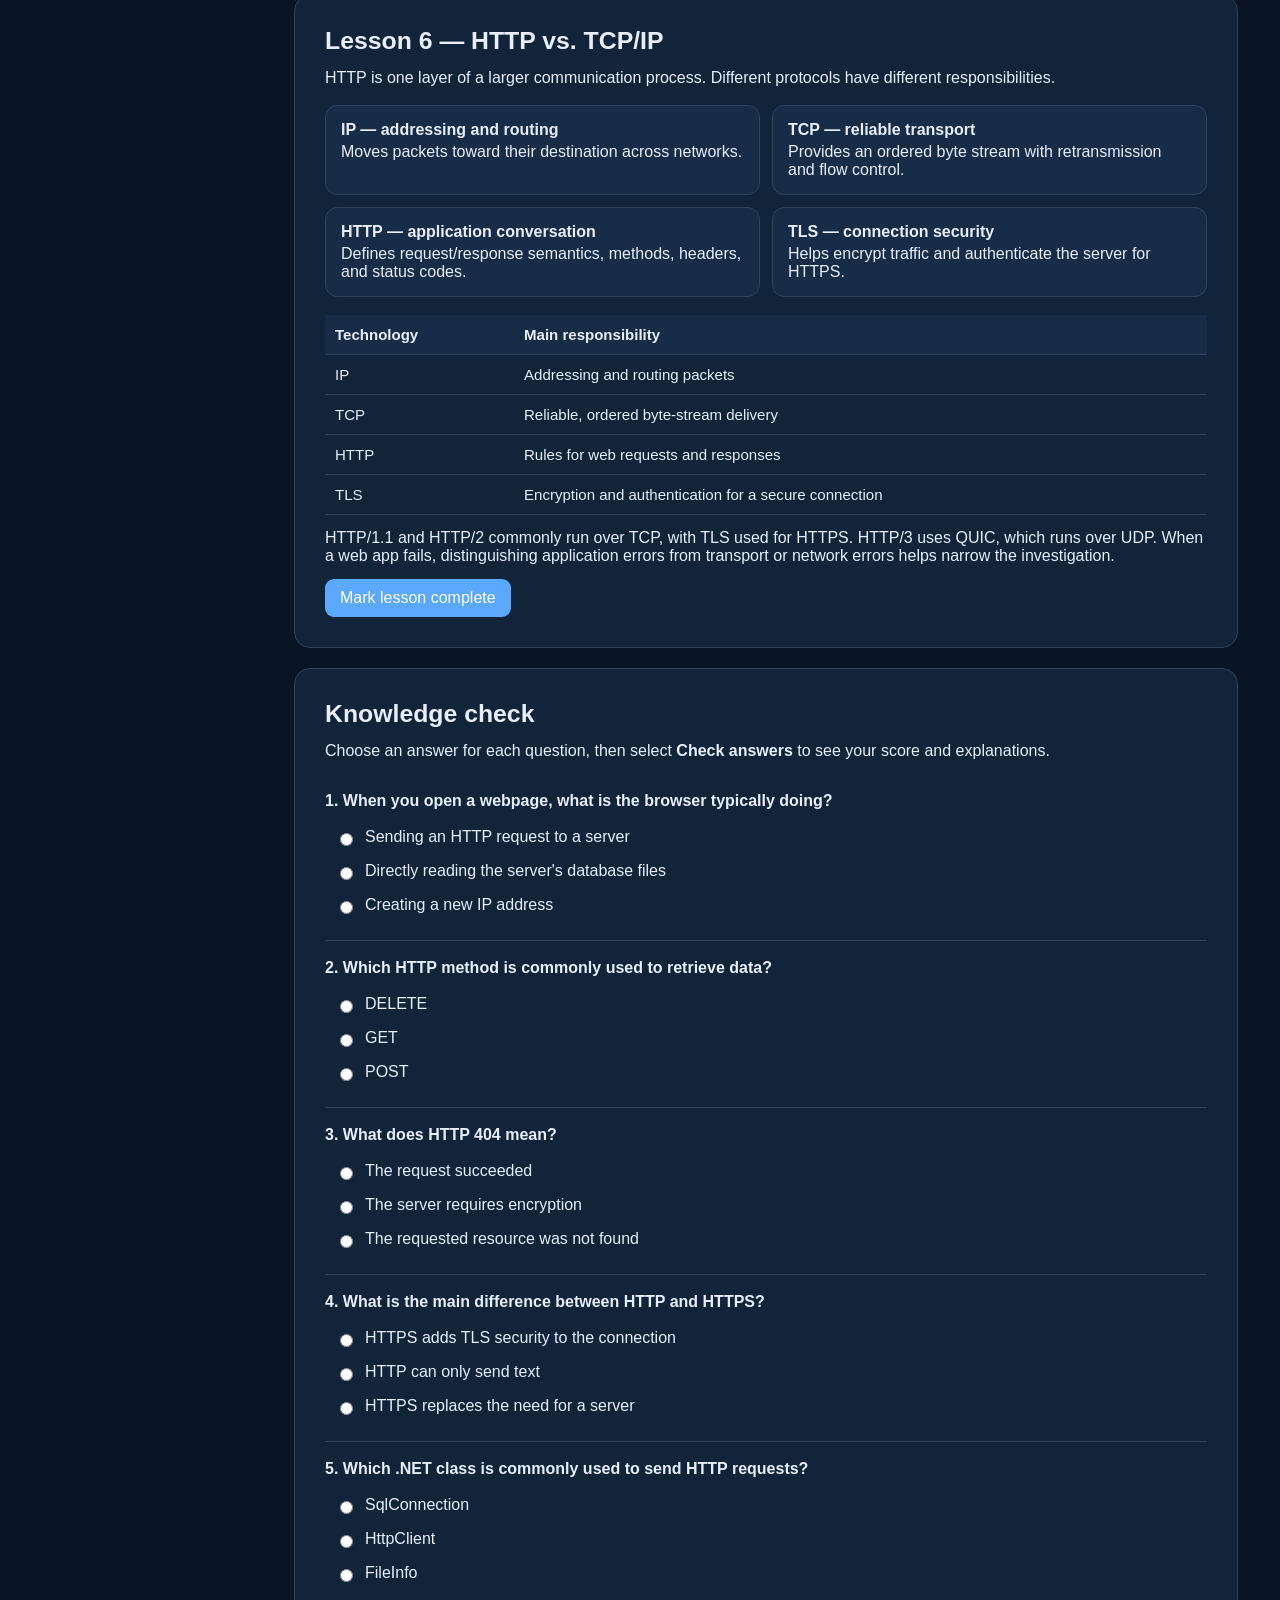
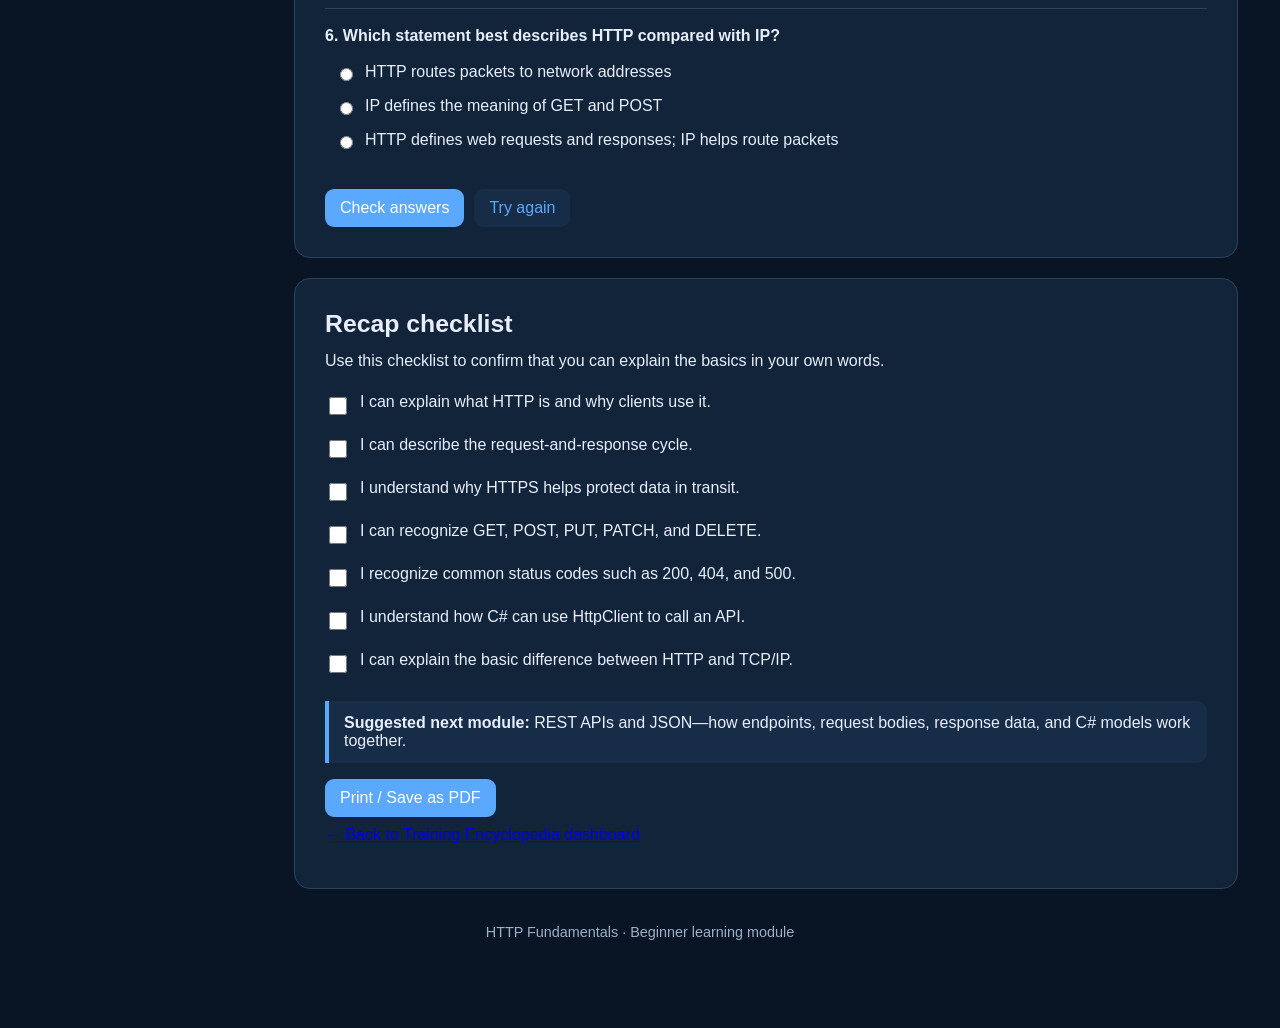
==== commit cb778eda: "Add files via upload" ====
--- a/http.html
+++ b/http.html
@@ -1,207 +1,136 @@
-<!DOCTYPE html>
+<!doctype html>
 <html lang="en">
 <head>
-<meta charset="UTF-8">
+<meta charset="utf-8">
 <meta name="viewport" content="width=device-width, initial-scale=1">
+<meta name="description" content="Six interactive beginner lessons on HTTP, HTTPS, APIs, and C# HttpClient.">
 <title>HTTP Fundamentals — Interactive Learning Module</title>
-<style>
-  :root {
-    --bg: #f4f7fb; --panel: #ffffff; --text: #172033; --muted: #5d687b;
-    --line: #dce3ed; --accent: #2859c5; --accent-soft: #eaf0ff;
-    --green: #18794e; --green-soft: #e7f6ee; --red: #b42318; --red-soft: #fff0ee;
-    --code: #111827; --code-text: #e5edf9; --shadow: 0 8px 28px rgba(22, 34, 55, .07);
-  }
-  * { box-sizing: border-box; }
-  html { scroll-behavior: smooth; }
-  body { margin: 0; font: 16px/1.6 system-ui, -apple-system, Segoe UI, Roboto, Arial, sans-serif; background: var(--bg); color: var(--text); }
-  a { color: var(--accent); }
-  .hero { background: linear-gradient(135deg, #13264d, #2859c5); color: white; padding: 46px 20px 38px; }
-  .hero-inner, main { max-width: 1040px; margin: auto; }
-  .eyebrow { text-transform: uppercase; letter-spacing: .14em; font-size: .76rem; font-weight: 800; opacity: .8; }
-  h1 { font-size: clamp(2rem, 5vw, 3.25rem); line-height: 1.12; margin: 10px 0 14px; }
-  .hero p { max-width: 720px; color: #e0e9ff; font-size: 1.08rem; margin: 0; }
-  .meta { display: flex; gap: 10px; flex-wrap: wrap; margin-top: 22px; }
-  .pill { border: 1px solid #ffffff55; border-radius: 999px; padding: 5px 11px; font-size: .85rem; }
-  main { padding: 24px 18px 64px; }
-  .progress-card { background: var(--panel); border: 1px solid var(--line); box-shadow: var(--shadow); border-radius: 16px; padding: 17px 19px; margin: -2px 0 24px; }
-  .progress-head { display:flex; justify-content:space-between; gap:12px; font-weight:700; font-size:.94rem; }
-  .progress-track { height: 9px; background:#e8edf5; border-radius:99px; overflow:hidden; margin-top:10px; }
-  #progressBar { width:0%; height:100%; background:var(--accent); transition:width .25s; }
-  .layout { display:grid; grid-template-columns: 230px minmax(0,1fr); gap:22px; align-items:start; }
-  nav { background:var(--panel); border:1px solid var(--line); border-radius:15px; padding:14px; position:sticky; top:14px; }
-  nav strong { display:block; padding:5px 9px 10px; }
-  nav a { display:block; text-decoration:none; padding:8px 9px; border-radius:9px; color:var(--muted); font-size:.92rem; }
-  nav a:hover, nav a.active { background:var(--accent-soft); color:var(--accent); font-weight:700; }
-  .content { min-width:0; }
-  section { background:var(--panel); border:1px solid var(--line); border-radius:16px; padding:clamp(20px, 4vw, 30px); margin-bottom:20px; box-shadow:var(--shadow); scroll-margin-top:20px; }
-  h2 { font-size:1.55rem; margin:0 0 12px; line-height:1.25; }
-  h3 { font-size:1.08rem; margin:22px 0 8px; }
-  p { margin:9px 0 14px; }
-  .muted { color:var(--muted); }
-  .callout { border-left:4px solid var(--accent); background:var(--accent-soft); padding:13px 15px; border-radius:0 10px 10px 0; margin:16px 0; }
-  .analogy-grid, .steps, .method-grid { display:grid; grid-template-columns:repeat(2,minmax(0,1fr)); gap:12px; margin:18px 0; }
-  .tile { border:1px solid var(--line); border-radius:12px; padding:15px; background:#fcfdff; }
-  .tile b { display:block; margin-bottom:4px; }
-  .step { display:flex; gap:12px; align-items:flex-start; padding:13px 0; border-bottom:1px solid var(--line); }
-  .step:last-child { border-bottom:0; }
-  .num { flex:0 0 32px; height:32px; display:grid; place-items:center; border-radius:10px; background:var(--accent-soft); color:var(--accent); font-weight:800; }
-  .code { background:var(--code); color:var(--code-text); padding:16px; border-radius:12px; overflow:auto; font: .91rem/1.65 ui-monospace, SFMono-Regular, Consolas, monospace; white-space:pre; }
-  .method { border:1px solid var(--line); border-radius:12px; padding:15px; }
-  .method code { font-size:1.05rem; font-weight:800; color:var(--accent); }
-  .method p { margin-bottom:0; font-size:.94rem; }
-  table { width:100%; border-collapse:collapse; margin:14px 0; font-size:.94rem; }
-  th,td { text-align:left; padding:11px 10px; border-bottom:1px solid var(--line); vertical-align:top; }
-  th { background:#f7f9fc; }
-  td code { background:#eef2f8; padding:2px 5px; border-radius:5px; }
-  .quiz-question { border-top:1px solid var(--line); padding:18px 0; }
-  .quiz-question:first-of-type { border-top:0; }
-  .quiz-question p { font-weight:750; margin:0 0 10px; }
-  .option { display:flex; gap:9px; align-items:flex-start; padding:8px 10px; border-radius:8px; cursor:pointer; }
-  .option:hover { background:#f6f8fc; }
-  .feedback { display:none; margin-top:9px; padding:10px 12px; border-radius:9px; font-size:.93rem; }
-  .feedback.good { display:block; color:var(--green); background:var(--green-soft); }
-  .feedback.bad { display:block; color:var(--red); background:var(--red-soft); }
-  button { cursor:pointer; border:0; border-radius:9px; padding:10px 15px; background:var(--accent); color:white; font-weight:750; font:inherit; }
-  button.secondary { color:var(--accent); background:var(--accent-soft); }
-  .quiz-actions { display:flex; gap:10px; align-items:center; flex-wrap:wrap; margin-top:14px; }
-  #score { font-weight:800; }
-  .checklist label { display:flex; gap:10px; padding:9px 0; cursor:pointer; }
-  .checklist input { width:18px; height:18px; margin-top:4px; accent-color:var(--accent); }
-  .done { color:var(--green); font-weight:700; }
-  footer { text-align:center; color:var(--muted); padding:15px 0 30px; font-size:.9rem; }
-  @media (max-width:780px) {
-    .layout { grid-template-columns:1fr; }
-    nav { position:static; }
-    nav .nav-links { display:grid; grid-template-columns:repeat(2,minmax(0,1fr)); gap:2px; }
-    .analogy-grid,.steps,.method-grid { grid-template-columns:1fr; }
-  }
-  @media print {
-    body { background:white; } .hero { background:#13264d !important; print-color-adjust:exact; }
-    nav, .progress-card, button, footer { display:none !important; }
-    .layout { display:block; } section { box-shadow:none; break-inside:avoid; }
-  }
-</style>
+<link rel="stylesheet" href="../../style.css">
+<link rel="stylesheet" href="http.css">
 </head>
-<body>
-<header class="hero">
-  <div class="hero-inner">
-    <p style="margin:0 0 14px"><a href="index.html" style="color:#e0e9ff;text-decoration:none;font-weight:700">← Back to My Training Encyclopedia</a></p>
-    <div class="eyebrow">Beginner learning module</div>
+<body class="http-page">
+<header class="site-header http-site-header">
+  <a class="brand" href="../../index.html">◈ My Training Encyclopedia</a>
+  <span class="page-label">HTTP Fundamentals · Beginner</span>
+</header>
+<section class="http-hero">
+  <div class="http-hero-inner">
+    <div class="eyebrow">Interactive training module</div>
     <h1>HTTP Fundamentals</h1>
-    <p>Learn how browsers, C# applications, APIs, and servers communicate—using everyday analogies, practical examples, and a knowledge check.</p>
-    <div class="meta"><span class="pill">6 lessons</span><span class="pill">C# example</span><span class="pill">Interactive quiz</span></div>
+    <p>Learn how browsers and applications communicate with web servers, how APIs exchange data, and how this knowledge applies to production dashboards and .NET applications.</p>
+    <div class="http-meta"><span class="pill">6 lessons</span><span class="pill">Beginner</span><span class="pill">Quiz + checklist</span></div>
   </div>
-</header>
-
-<main>
+</section>
+<main class="http-main">
   <div class="progress-card">
-    <div class="progress-head"><span>Your learning progress</span><span id="progressText">0% complete</span></div>
-    <div class="progress-track" role="progressbar" aria-label="Learning progress" aria-valuemin="0" aria-valuemax="100" aria-valuenow="0" id="progressTrack"><div id="progressBar"></div></div>
-    <p class="muted" style="margin:8px 0 0;font-size:.88rem">Mark lessons complete as you go. Your progress is kept in this page while it remains open.</p>
+    <div class="progress-head"><span>Lesson progress</span><span id="progressText">0% complete (0 of 6 lessons)</span></div>
+    <div class="progress-track" id="progressTrack" role="progressbar" aria-valuemin="0" aria-valuemax="100" aria-valuenow="0"><div id="progressBar"></div></div>
   </div>
-
-  <div class="layout">
-    <nav aria-label="Module contents">
-      <strong>Module contents</strong>
+  <div class="http-layout">
+    <nav class="http-nav" aria-label="Lesson navigation">
+      <strong>On this page</strong>
       <div class="nav-links">
-        <a href="#lesson1">1. What is HTTP?</a>
-        <a href="#lesson2">2. HTTP vs HTTPS</a>
-        <a href="#lesson3">3. Requests</a>
+        <a href="#lesson1">1. HTTP basics</a>
+        <a href="#lesson2">2. Request & response</a>
+        <a href="#lesson3">3. HTTPS & headers</a>
         <a href="#lesson4">4. Methods & status codes</a>
-        <a href="#lesson5">5. HTTP with C#</a>
+        <a href="#lesson5">5. C# HttpClient</a>
         <a href="#lesson6">6. HTTP vs TCP/IP</a>
         <a href="#quiz">Knowledge check</a>
         <a href="#recap">Recap checklist</a>
       </div>
     </nav>
-
-    <div class="content">
+    <div class="http-content">
       <section id="lesson1" data-lesson>
         <h2>Lesson 1 — What is HTTP?</h2>
-        <p><strong>HTTP stands for Hypertext Transfer Protocol.</strong> It is a set of rules that lets a client—such as a browser or C# application—ask a server for something and receive a response.</p>
-        <div class="callout"><strong>Core idea:</strong> request → server processes it → response.</div>
-        <h3>Analogy: ordering at a restaurant</h3>
+        <p><strong>HTTP</strong> stands for Hypertext Transfer Protocol. It defines how a client asks a server for a resource or action and how the server responds. A browser is one kind of client; a C# application, mobile app, or production dashboard can also be an HTTP client.</p>
         <div class="analogy-grid">
-          <div class="tile"><b>You = client</b>The person or application asking for something.</div>
-          <div class="tile"><b>Your order = HTTP request</b>Specifies what you want the server to do or return.</div>
-          <div class="tile"><b>The kitchen = server</b>Processes the request, perhaps by running code or querying a database.</div>
-          <div class="tile"><b>Your meal = HTTP response</b>The result, such as a webpage, data, confirmation, or error.</div>
-        </div>
-        <h3>The request-and-response cycle</h3>
-        <div class="step"><span class="num">1</span><div><b>You request something.</b><br>A browser asks for a webpage, or an application asks for production data.</div></div>
-        <div class="step"><span class="num">2</span><div><b>The request reaches the server.</b><br>HTTP defines the format and meaning of the request.</div></div>
-        <div class="step"><span class="num">3</span><div><b>The server does its work.</b><br>It might return a file, execute application logic, or retrieve data from a database.</div></div>
-        <div class="step"><span class="num">4</span><div><b>The server sends a response.</b><br>The response includes a status code and may include a body containing HTML, JSON, or other data.</div></div>
-        <p class="muted">HTTP does not itself run your C# code or query your database. It defines how the client and server communicate.</p>
-        <button class="secondary complete-btn" data-complete="lesson1">Mark lesson complete</button>
+          <div class="tile"><b>Client</b>The application making a request—for example, a dashboard asking for a coil's production details.</div>
+          <div class="tile"><b>Server</b>The application receiving the request, doing work, and returning a response.</div>
+          <div class="tile"><b>Request</b>Contains a method, target URL, headers, and sometimes a body.</div>
+          <div class="tile"><b>Response</b>Contains a status code, headers, and often a body with HTML, JSON, or other data.</div>
+        </div>
+        <div class="callout"><strong>Plant-system example:</strong> A browser dashboard requests coil KPI data from an API. The API validates the request, queries a database or service, and returns a JSON response. HTTP is the communication protocol—not the database and not the business logic.</div>
+        <h3>Why it matters</h3>
+        <p>Understanding HTTP helps you troubleshoot browser errors, design REST APIs, connect .NET applications to services, and separate front-end problems from API, network, or database problems.</p>
+        <button class="complete-btn" data-complete="lesson1" type="button">Mark lesson complete</button>
       </section>
 
       <section id="lesson2" data-lesson>
-        <h2>Lesson 2 — HTTP vs HTTPS</h2>
-        <p>A <strong>protocol</strong> is an agreed set of communication rules. HTTP is the protocol used for web requests and responses. HTTPS is HTTP protected by TLS encryption and authentication.</p>
-        <table>
-          <thead><tr><th>HTTP</th><th>HTTPS</th></tr></thead>
-          <tbody>
-            <tr><td>HTTP itself does not encrypt the connection.</td><td>TLS helps protect data in transit from being read or changed by others.</td></tr>
-            <tr><td>Not suitable by itself for sensitive traffic over untrusted networks.</td><td>The normal choice for modern websites and APIs.</td></tr>
-            <tr><td>Often shown with <code>http://</code></td><td>Often shown with <code>https://</code></td></tr>
-          </tbody>
-        </table>
-        <div class="callout"><strong>Remember:</strong> HTTPS helps protect the connection, but it does not prove that a website's owner is honest or that its content is safe.</div>
-        <p><strong>Analogy:</strong> HTTP is like sending a postcard that someone handling it might read. HTTPS is more like putting the message inside a locked, tamper-protected case that only the intended endpoint can unlock.</p>
-        <button class="secondary complete-btn" data-complete="lesson2">Mark lesson complete</button>
+        <h2>Lesson 2 — The request-and-response cycle</h2>
+        <p>A typical HTTP interaction follows a predictable sequence. The details may vary, but this mental model is useful when diagnosing application behavior.</p>
+        <div class="steps">
+          <div class="step"><span class="num">1</span><div><b>The client builds a request</b><br>It chooses a URL and method, then adds headers and—when needed—a request body.</div></div>
+          <div class="step"><span class="num">2</span><div><b>The request travels to the server</b><br>DNS, routing, firewalls, TLS, and the hosting environment can affect whether the server is reached.</div></div>
+          <div class="step"><span class="num">3</span><div><b>The server processes it</b><br>The application routes the request, checks permissions, performs work, and may query other systems.</div></div>
+          <div class="step"><span class="num">4</span><div><b>The server returns a response</b><br>The status code indicates the result; headers describe the response; the body may contain JSON or HTML.</div></div>
+        </div>
+        <h3>Example request</h3>
+        <pre class="code">GET /api/coils/12345 HTTP/1.1
+Host: production.example.com
+Accept: application/json</pre>
+        <h3>Example response</h3>
+        <pre class="code">HTTP/1.1 200 OK
+Content-Type: application/json
+
+{
+  "coilId": "12345",
+  "tons": 24.7,
+  "status": "Complete"
+}</pre>
+        <p>The sample host and data are illustrative. Real endpoints, authentication, and response fields depend on the system you are using.</p>
+        <button class="complete-btn" data-complete="lesson2" type="button">Mark lesson complete</button>
       </section>
 
       <section id="lesson3" data-lesson>
-        <h2>Lesson 3 — What is inside an HTTP request?</h2>
-        <p>Suppose your browser visits <code>https://example.com/products</code>. A simplified HTTP request might look like this:</p>
-        <div class="code">GET /products HTTP/1.1
-Host: example.com
-Accept: application/json</div>
-        <p><strong>What each line means:</strong></p>
-        <ul>
-          <li><code>GET</code> is the method: the type of operation being requested.</li>
-          <li><code>/products</code> is the path: the resource being requested.</li>
-          <li><code>HTTP/1.1</code> identifies the HTTP version in this example.</li>
-          <li><code>Host</code> identifies the website host.</li>
-          <li><code>Accept</code> tells the server which response formats the client can handle.</li>
-        </ul>
-        <p>Requests can also contain a body. For example, a POST request might send a JSON object with form data. Headers provide additional information about the request or response.</p>
-        <div class="callout">This is a simplified example. Real browser requests often contain more headers, and HTTPS encrypts HTTP details while they travel over the network.</div>
-        <button class="secondary complete-btn" data-complete="lesson3">Mark lesson complete</button>
+        <h2>Lesson 3 — HTTPS, headers, and JSON</h2>
+        <p><strong>HTTPS</strong> is HTTP carried through a TLS-protected connection. TLS helps encrypt traffic in transit and authenticate the server. It does not automatically make an application secure: authorization, input validation, certificates, and sound configuration still matter.</p>
+        <h3>Common headers</h3>
+        <table><thead><tr><th>Header</th><th>Purpose</th><th>Example</th></tr></thead><tbody>
+          <tr><td><code>Content-Type</code></td><td>Describes the format of the message body.</td><td><code>application/json</code></td></tr>
+          <tr><td><code>Accept</code></td><td>Tells the server which response formats the client can accept.</td><td><code>application/json</code></td></tr>
+          <tr><td><code>Authorization</code></td><td>Can carry credentials or a token for authentication.</td><td><code>Bearer …</code></td></tr>
+          <tr><td><code>Cache-Control</code></td><td>Provides caching instructions.</td><td><code>no-cache</code></td></tr>
+        </tbody></table>
+        <h3>What is JSON?</h3>
+        <p>JSON (JavaScript Object Notation) is a text format commonly used to exchange structured data. It supports objects, arrays, strings, numbers, booleans, and null values.</p>
+        <pre class="code">{
+  "coilId": "12345",
+  "temperatureF": 1640.5,
+  "isComplete": true,
+  "alarms": []
+}</pre>
+        <div class="callout"><strong>Security note:</strong> Do not put passwords, API keys, or other secrets in public JavaScript, URLs, or source-controlled files. Use your organization's approved authentication and secret-management approach.</div>
+        <button class="complete-btn" data-complete="lesson3" type="button">Mark lesson complete</button>
       </section>
 
       <section id="lesson4" data-lesson>
-        <h2>Lesson 4 — Methods and status codes</h2>
-        <h3>Common HTTP methods</h3>
+        <h2>Lesson 4 — HTTP methods and status codes</h2>
+        <p>The method describes the action the client wants to perform. The status code summarizes the server's result. Neither alone tells the whole story, so check the response body and server logs when troubleshooting.</p>
         <div class="method-grid">
-          <div class="method"><code>GET</code><p>Retrieve a resource. Example: fetch a list of coils.</p></div>
-          <div class="method"><code>POST</code><p>Submit data or initiate an operation. Example: submit a production report.</p></div>
-          <div class="method"><code>PUT</code><p>Create or replace a resource. Example: replace a full record.</p></div>
-          <div class="method"><code>PATCH</code><p>Update part of a resource. Example: change one field in a record.</p></div>
+          <div class="method"><code>GET</code><p>Retrieve a resource. Typically should not change server state.</p></div>
+          <div class="method"><code>POST</code><p>Submit data or request an operation, often creating a resource.</p></div>
+          <div class="method"><code>PUT</code><p>Replace a resource representation at a known target.</p></div>
+          <div class="method"><code>PATCH</code><p>Apply a partial update to a resource.</p></div>
           <div class="method"><code>DELETE</code><p>Request removal of a resource.</p></div>
-        </div>
-        <p class="muted">These methods communicate intent. The server's application code determines how it handles the request.</p>
-        <h3>Common response status codes</h3>
-        <table>
-          <thead><tr><th>Code</th><th>Meaning</th><th>Example</th></tr></thead>
-          <tbody>
-            <tr><td><code>200 OK</code></td><td>Request succeeded</td><td>Coil data returned successfully</td></tr>
-            <tr><td><code>201 Created</code></td><td>A resource was created</td><td>A new report record was added</td></tr>
-            <tr><td><code>400 Bad Request</code></td><td>The request is invalid</td><td>A required value is missing</td></tr>
-            <tr><td><code>401 Unauthorized</code></td><td>Authentication is missing or invalid</td><td>Login credentials or token are not accepted</td></tr>
-            <tr><td><code>403 Forbidden</code></td><td>Access is not permitted</td><td>The user lacks the required permission</td></tr>
-            <tr><td><code>404 Not Found</code></td><td>The resource was not found</td><td>The requested URL or record does not exist</td></tr>
-            <tr><td><code>500 Internal Server Error</code></td><td>The server encountered an unexpected problem</td><td>An unhandled error occurred in server code</td></tr>
-          </tbody>
-        </table>
-        <button class="secondary complete-btn" data-complete="lesson4">Mark lesson complete</button>
+          <div class="method"><code>HEAD</code><p>Request headers similar to GET, without the response body.</p></div>
+        </div>
+        <h3>Status-code families</h3>
+        <table><thead><tr><th>Range</th><th>Meaning</th><th>Common examples</th></tr></thead><tbody>
+          <tr><td>2xx</td><td>Success</td><td><code>200 OK</code>, <code>201 Created</code>, <code>204 No Content</code></td></tr>
+          <tr><td>3xx</td><td>Redirection or cache-related response</td><td><code>301 Moved Permanently</code>, <code>304 Not Modified</code></td></tr>
+          <tr><td>4xx</td><td>Client/request problem</td><td><code>400 Bad Request</code>, <code>401 Unauthorized</code>, <code>403 Forbidden</code>, <code>404 Not Found</code></td></tr>
+          <tr><td>5xx</td><td>Server-side failure</td><td><code>500 Internal Server Error</code>, <code>502 Bad Gateway</code>, <code>503 Service Unavailable</code></td></tr>
+        </tbody></table>
+        <div class="callout"><strong>Troubleshooting habit:</strong> Confirm the URL and method, inspect the status code and response body, then check authentication, network path, application logs, and downstream dependencies.</div>
+        <button class="complete-btn" data-complete="lesson4" type="button">Mark lesson complete</button>
       </section>
 
       <section id="lesson5" data-lesson>
-        <h2>Lesson 5 — Using HTTP from C#</h2>
-        <p>A C# application can use <code>HttpClient</code> to send requests to a web API. This example retrieves a sample post from a public test API.</p>
-        <div class="code">using System;
+        <h2>Lesson 5 — Calling an API from C# with HttpClient</h2>
+        <p><code>HttpClient</code> is the standard .NET class for sending HTTP requests. In a real ASP.NET Core application, prefer a managed client through <code>IHttpClientFactory</code> or another appropriate lifetime strategy rather than creating a new client for every request.</p>
+        <h3>Illustrative console example</h3>
+        <pre class="code">using System;
 using System.Net.Http;
 using System.Threading.Tasks;
 
@@ -209,193 +138,160 @@
 {
     static async Task Main()
     {
-        using HttpClient client = new HttpClient();
-
-        string url =
-            "https://jsonplaceholder.typicode.com/posts/1";
-
-        HttpResponseMessage response =
+        using var client = new HttpClient();
+        var url = "https://jsonplaceholder.typicode.com/posts/1";
+
+        using HttpResponseMessage response =
             await client.GetAsync(url);
 
         response.EnsureSuccessStatusCode();
 
-        string data =
-            await response.Content.ReadAsStringAsync();
-
+        string data = await response.Content.ReadAsStringAsync();
         Console.WriteLine(data);
     }
-}</div>
+}</pre>
         <h3>Understand the key lines</h3>
         <ul>
           <li><code>HttpClient</code> sends HTTP requests.</li>
           <li><code>GetAsync(url)</code> sends a GET request asynchronously.</li>
-          <li><code>await</code> lets the method asynchronously wait for the operation to finish without blocking the thread in the usual synchronous way.</li>
-          <li><code>EnsureSuccessStatusCode()</code> throws an exception if the response status is not successful.</li>
-          <li><code>ReadAsStringAsync()</code> reads the response body as text. Here, the text is JSON.</li>
+          <li><code>await</code> asynchronously waits for the operation to finish.</li>
+          <li><code>EnsureSuccessStatusCode()</code> throws if the response is not a successful status.</li>
+          <li><code>ReadAsStringAsync()</code> reads the response body as text; here, the body is JSON.</li>
         </ul>
-        <div class="callout"><strong>Try it:</strong> Run the example in a C# console project with internet access. The API returns JSON for a sample post. In a real application, also consider cancellation, timeouts, exception handling, and reusing <code>HttpClient</code> appropriately.</div>
-        <h3>How this relates to a plant application</h3>
-        <p>A web dashboard could send an HTTP request to an API for coil or production data. The API might query Oracle or SQL Server, then return JSON to the dashboard. HTTP carries the request and response; it does not replace the API or database.</p>
-        <button class="secondary complete-btn" data-complete="lesson5">Mark lesson complete</button>
+        <div class="callout"><strong>Production application connection:</strong> A dashboard can call an API for coil or production data. The API can query Oracle or SQL Server and return JSON. HTTP carries the request and response; it does not replace the API or database. Always consider timeouts, cancellation, error handling, access controls, and safe database access.</div>
+        <button class="complete-btn" data-complete="lesson5" type="button">Mark lesson complete</button>
       </section>
 
       <section id="lesson6" data-lesson>
-        <h2>Lesson 6 — HTTP vs TCP/IP</h2>
-        <p>HTTP is only one part of network communication. Different technologies have different responsibilities.</p>
+        <h2>Lesson 6 — HTTP vs. TCP/IP</h2>
+        <p>HTTP is one layer of a larger communication process. Different protocols have different responsibilities.</p>
         <div class="analogy-grid">
-          <div class="tile"><b>IP — addressing and routing</b>Like the address and route used to get a package toward its destination.</div>
-          <div class="tile"><b>TCP — reliable delivery</b>Like a delivery service that aims to deliver data reliably and in order.</div>
-          <div class="tile"><b>HTTP — application conversation</b>Like the instructions describing what the sender is asking for and what the response means.</div>
-          <div class="tile"><b>TLS — connection security</b>Helps encrypt data and authenticate the server for HTTPS connections.</div>
-        </div>
-        <table>
-          <thead><tr><th>Technology</th><th>Main responsibility</th></tr></thead>
-          <tbody>
-            <tr><td>IP</td><td>Addressing and routing packets across networks</td></tr>
-            <tr><td>TCP</td><td>Reliable, ordered byte-stream delivery</td></tr>
-            <tr><td>HTTP</td><td>Rules for web requests and responses</td></tr>
-            <tr><td>TLS</td><td>Encryption and authentication for a secure connection</td></tr>
-          </tbody>
-        </table>
-        <p>HTTP/1.1 and HTTP/2 typically use TCP, with TLS for HTTPS. HTTP/3 uses QUIC, which runs over UDP.</p>
-        <button class="secondary complete-btn" data-complete="lesson6">Mark lesson complete</button>
+          <div class="tile"><b>IP — addressing and routing</b>Moves packets toward their destination across networks.</div>
+          <div class="tile"><b>TCP — reliable transport</b>Provides an ordered byte stream with retransmission and flow control.</div>
+          <div class="tile"><b>HTTP — application conversation</b>Defines request/response semantics, methods, headers, and status codes.</div>
+          <div class="tile"><b>TLS — connection security</b>Helps encrypt traffic and authenticate the server for HTTPS.</div>
+        </div>
+        <table><thead><tr><th>Technology</th><th>Main responsibility</th></tr></thead><tbody>
+          <tr><td>IP</td><td>Addressing and routing packets</td></tr>
+          <tr><td>TCP</td><td>Reliable, ordered byte-stream delivery</td></tr>
+          <tr><td>HTTP</td><td>Rules for web requests and responses</td></tr>
+          <tr><td>TLS</td><td>Encryption and authentication for a secure connection</td></tr>
+        </tbody></table>
+        <p>HTTP/1.1 and HTTP/2 commonly run over TCP, with TLS used for HTTPS. HTTP/3 uses QUIC, which runs over UDP. When a web app fails, distinguishing application errors from transport or network errors helps narrow the investigation.</p>
+        <button class="complete-btn" data-complete="lesson6" type="button">Mark lesson complete</button>
       </section>
 
       <section id="quiz">
         <h2>Knowledge check</h2>
         <p>Choose an answer for each question, then select <strong>Check answers</strong> to see your score and explanations.</p>
         <form id="quizForm">
-          <div class="quiz-question" data-answer="0" data-explain="A client sends a request. The server processes it and returns a response.">
+          <div class="quiz-question" data-answer="0" data-explain="A client sends a request; the server processes it and returns a response.">
             <p>1. When you open a webpage, what is the browser typically doing?</p>
             <label class="option"><input type="radio" name="q1" value="0"> Sending an HTTP request to a server</label>
             <label class="option"><input type="radio" name="q1" value="1"> Directly reading the server's database files</label>
-            <label class="option"><input type="radio" name="q1" value="2"> Creating a new IP address</label>
-            <div class="feedback"></div>
+            <label class="option"><input type="radio" name="q1" value="2"> Creating a new IP address</label><div class="feedback"></div>
           </div>
           <div class="quiz-question" data-answer="1" data-explain="GET is commonly used to retrieve a resource.">
             <p>2. Which HTTP method is commonly used to retrieve data?</p>
-            <label class="option"><input type="radio" name="q2" value="0"> DELETE</label>
-            <label class="option"><input type="radio" name="q2" value="1"> GET</label>
-            <label class="option"><input type="radio" name="q2" value="2"> POST</label>
-            <div class="feedback"></div>
+            <label class="option"><input type="radio" name="q2" value="0"> DELETE</label><label class="option"><input type="radio" name="q2" value="1"> GET</label><label class="option"><input type="radio" name="q2" value="2"> POST</label><div class="feedback"></div>
           </div>
           <div class="quiz-question" data-answer="2" data-explain="404 is the Not Found status code.">
             <p>3. What does HTTP 404 mean?</p>
-            <label class="option"><input type="radio" name="q3" value="0"> The request succeeded</label>
-            <label class="option"><input type="radio" name="q3" value="1"> The server requires encryption</label>
-            <label class="option"><input type="radio" name="q3" value="2"> The requested resource was not found</label>
-            <div class="feedback"></div>
+            <label class="option"><input type="radio" name="q3" value="0"> The request succeeded</label><label class="option"><input type="radio" name="q3" value="1"> The server requires encryption</label><label class="option"><input type="radio" name="q3" value="2"> The requested resource was not found</label><div class="feedback"></div>
           </div>
           <div class="quiz-question" data-answer="0" data-explain="HTTPS uses TLS to help protect communication between the client and server.">
             <p>4. What is the main difference between HTTP and HTTPS?</p>
-            <label class="option"><input type="radio" name="q4" value="0"> HTTPS adds TLS security to the connection</label>
-            <label class="option"><input type="radio" name="q4" value="1"> HTTP can only send text</label>
-            <label class="option"><input type="radio" name="q4" value="2"> HTTPS replaces the need for a server</label>
-            <div class="feedback"></div>
+            <label class="option"><input type="radio" name="q4" value="0"> HTTPS adds TLS security to the connection</label><label class="option"><input type="radio" name="q4" value="1"> HTTP can only send text</label><label class="option"><input type="radio" name="q4" value="2"> HTTPS replaces the need for a server</label><div class="feedback"></div>
           </div>
           <div class="quiz-question" data-answer="1" data-explain="HttpClient is the .NET class commonly used to send HTTP requests.">
             <p>5. Which .NET class is commonly used to send HTTP requests?</p>
-            <label class="option"><input type="radio" name="q5" value="0"> SqlConnection</label>
-            <label class="option"><input type="radio" name="q5" value="1"> HttpClient</label>
-            <label class="option"><input type="radio" name="q5" value="2"> FileInfo</label>
-            <div class="feedback"></div>
-          </div>
-          <div class="quiz-question" data-answer="2" data-explain="HTTP describes the request/response conversation; IP and transport protocols move the data across the network.">
+            <label class="option"><input type="radio" name="q5" value="0"> SqlConnection</label><label class="option"><input type="radio" name="q5" value="1"> HttpClient</label><label class="option"><input type="radio" name="q5" value="2"> FileInfo</label><div class="feedback"></div>
+          </div>
+          <div class="quiz-question" data-answer="2" data-explain="HTTP describes the request/response conversation; IP helps route packets.">
             <p>6. Which statement best describes HTTP compared with IP?</p>
-            <label class="option"><input type="radio" name="q6" value="0"> HTTP routes packets to network addresses</label>
-            <label class="option"><input type="radio" name="q6" value="1"> IP defines the meaning of GET and POST</label>
-            <label class="option"><input type="radio" name="q6" value="2"> HTTP defines web requests and responses; IP helps route packets</label>
-            <div class="feedback"></div>
-          </div>
-          <div class="quiz-actions">
-            <button type="submit">Check answers</button>
-            <button type="button" class="secondary" id="resetQuiz">Try again</button>
-            <span id="score" aria-live="polite"></span>
-          </div>
+            <label class="option"><input type="radio" name="q6" value="0"> HTTP routes packets to network addresses</label><label class="option"><input type="radio" name="q6" value="1"> IP defines the meaning of GET and POST</label><label class="option"><input type="radio" name="q6" value="2"> HTTP defines web requests and responses; IP helps route packets</label><div class="feedback"></div>
+          </div>
+          <div class="quiz-actions"><button type="submit">Check answers</button><button type="button" class="secondary" id="resetQuiz">Try again</button><span id="score" aria-live="polite"></span></div>
         </form>
       </section>
 
       <section id="recap">
         <h2>Recap checklist</h2>
         <p>Use this checklist to confirm that you can explain the basics in your own words.</p>
-        <div class="checklist" id="recapList">
+        <div class="checklist">
           <label><input type="checkbox"> I can explain what HTTP is and why clients use it.</label>
           <label><input type="checkbox"> I can describe the request-and-response cycle.</label>
-          <label><input type="checkbox"> I understand why HTTPS is safer for data in transit.</label>
+          <label><input type="checkbox"> I understand why HTTPS helps protect data in transit.</label>
           <label><input type="checkbox"> I can recognize GET, POST, PUT, PATCH, and DELETE.</label>
           <label><input type="checkbox"> I recognize common status codes such as 200, 404, and 500.</label>
           <label><input type="checkbox"> I understand how C# can use HttpClient to call an API.</label>
           <label><input type="checkbox"> I can explain the basic difference between HTTP and TCP/IP.</label>
         </div>
         <div class="callout"><strong>Suggested next module:</strong> REST APIs and JSON—how endpoints, request bodies, response data, and C# models work together.</div>
-        <button id="printBtn">Print / Save as PDF</button>
+        <button id="printBtn" type="button">Print / Save as PDF</button>
+        <p><a href="../../index.html">← Back to Training Encyclopedia dashboard</a></p>
       </section>
     </div>
   </div>
-  <footer>HTTP Fundamentals · Beginner learning module</footer>
+  <footer class="http-footer">HTTP Fundamentals · Beginner learning module</footer>
 </main>
-
 <script>
-  const lessonIds = [...document.querySelectorAll('[data-lesson]')].map(el => el.id);
+  const lessonIds = [...document.querySelectorAll("[data-lesson]")].map(el => el.id);
   const completed = new Set();
-  const progressBar = document.getElementById('progressBar');
-  const progressText = document.getElementById('progressText');
-  const progressTrack = document.getElementById('progressTrack');
+  const progressBar = document.getElementById("progressBar");
+  const progressText = document.getElementById("progressText");
+  const progressTrack = document.getElementById("progressTrack");
 
   function updateProgress() {
     const pct = Math.round(completed.size / lessonIds.length * 100);
-    progressBar.style.width = pct + '%';
-    progressText.textContent = pct + '% complete (' + completed.size + ' of ' + lessonIds.length + ' lessons)';
-    progressTrack.setAttribute('aria-valuenow', pct);
-    document.querySelectorAll('.complete-btn').forEach(btn => {
-      const isDone = completed.has(btn.dataset.complete);
-      btn.textContent = isDone ? 'Lesson completed ✓' : 'Mark lesson complete';
-      btn.classList.toggle('done', isDone);
+    progressBar.style.width = pct + "%";
+    progressText.textContent = `${pct}% complete (${completed.size} of ${lessonIds.length} lessons)`;
+    progressTrack.setAttribute("aria-valuenow", pct);
+    document.querySelectorAll(".complete-btn").forEach(btn => {
+      const done = completed.has(btn.dataset.complete);
+      btn.textContent = done ? "Lesson completed ✓" : "Mark lesson complete";
+      btn.classList.toggle("done", done);
     });
   }
-  document.querySelectorAll('.complete-btn').forEach(btn => {
-    btn.addEventListener('click', () => {
-      if (completed.has(btn.dataset.complete)) completed.delete(btn.dataset.complete);
-      else completed.add(btn.dataset.complete);
-      updateProgress();
-    });
-  });
-
-  document.querySelectorAll('nav a').forEach(link => {
-    link.addEventListener('click', () => {
-      document.querySelectorAll('nav a').forEach(a => a.classList.remove('active'));
-      link.classList.add('active');
-    });
-  });
-
-  document.getElementById('quizForm').addEventListener('submit', event => {
+
+  document.querySelectorAll(".complete-btn").forEach(btn => btn.addEventListener("click", () => {
+    if (completed.has(btn.dataset.complete)) completed.delete(btn.dataset.complete);
+    else completed.add(btn.dataset.complete);
+    updateProgress();
+  }));
+
+  document.querySelectorAll(".http-nav a").forEach(link => link.addEventListener("click", () => {
+    document.querySelectorAll(".http-nav a").forEach(a => a.classList.remove("active"));
+    link.classList.add("active");
+  }));
+
+  document.getElementById("quizForm").addEventListener("submit", event => {
     event.preventDefault();
     let score = 0, answered = 0;
-    document.querySelectorAll('.quiz-question').forEach(question => {
-      const selected = question.querySelector('input:checked');
-      const feedback = question.querySelector('.feedback');
-      feedback.className = 'feedback';
+    document.querySelectorAll(".quiz-question").forEach(question => {
+      const selected = question.querySelector("input:checked");
+      const feedback = question.querySelector(".feedback");
+      feedback.className = "feedback";
       if (!selected) {
-        feedback.textContent = 'Choose an answer to complete this question.';
-        feedback.classList.add('bad');
+        feedback.textContent = "Choose an answer to complete this question.";
+        feedback.classList.add("bad");
         return;
       }
       answered++;
       const correct = Number(selected.value) === Number(question.dataset.answer);
       if (correct) score++;
-      feedback.textContent = (correct ? 'Correct. ' : 'Not quite. ') + question.dataset.explain;
-      feedback.classList.add(correct ? 'good' : 'bad');
+      feedback.textContent = (correct ? "Correct. " : "Not quite. ") + question.dataset.explain;
+      feedback.classList.add(correct ? "good" : "bad");
     });
-    document.getElementById('score').textContent = answered === 6 ? `Score: ${score}/6` : `Answered ${answered}/6 · Current score: ${score}/${answered}`;
+    document.getElementById("score").textContent = answered === 6 ? `Score: ${score}/6` : `Answered ${answered}/6 · Current score: ${score}/${answered}`;
   });
 
-  document.getElementById('resetQuiz').addEventListener('click', () => {
-    document.getElementById('quizForm').reset();
-    document.querySelectorAll('.feedback').forEach(el => { el.className = 'feedback'; el.textContent = ''; });
-    document.getElementById('score').textContent = '';
+  document.getElementById("resetQuiz").addEventListener("click", () => {
+    document.getElementById("quizForm").reset();
+    document.querySelectorAll(".feedback").forEach(el => { el.className = "feedback"; el.textContent = ""; });
+    document.getElementById("score").textContent = "";
   });
-  document.getElementById('printBtn').addEventListener('click', () => window.print());
-  updateProgress();
+  document.getElementById("printBtn").addEventListener("click", () => window.print());
 </script>
 </body>
 </html>
--- a/style.css
+++ b/style.css
@@ -0,0 +1,8 @@
+:root{font-family:Inter,"Segoe UI",Arial,sans-serif;color:#e8eefc;background:#091424;--bg:#091424;--panel:#11243a;--card:#172c46;--line:#2c435d;--muted:#9bb0c9;--accent:#5ba8ff;--text:#e8eefc}
+*{box-sizing:border-box}html{scroll-behavior:smooth}body{margin:0;background:var(--bg);color:var(--text)}body.light{--bg:#f7f9fc;--panel:#fff;--card:#fff;--line:#dbe3ee;--muted:#54657b;--accent:#0867d9;--text:#17263a}
+.site-header{min-height:68px;display:flex;align-items:center;gap:24px;padding:12px 30px;background:var(--panel);border-bottom:1px solid var(--line);position:sticky;top:0;z-index:5}
+.brand{color:var(--text);text-decoration:none;font-weight:800;white-space:nowrap}.search-wrap{flex:1;max-width:650px}.search-wrap input{width:100%;padding:12px 16px;background:var(--bg);border:1px solid var(--line);border-radius:12px;color:var(--text);font:inherit}
+button{cursor:pointer;border:1px solid var(--line);border-radius:10px;padding:10px 14px;color:var(--text);background:var(--card);font:inherit}button:hover,.card:hover{border-color:var(--accent)}
+.layout{display:grid;grid-template-columns:250px minmax(0,1fr);min-height:calc(100vh - 68px)}.sidebar{padding:24px 16px;background:var(--panel);border-right:1px solid var(--line)}.side-title{font-size:11px;letter-spacing:.13em;font-weight:800;color:var(--muted);margin:22px 12px 12px}.nav{display:block;padding:11px 13px;border-radius:9px;color:var(--muted);text-decoration:none;font-size:14px}.nav:hover,.nav.active{background:var(--card);color:var(--accent)}.aside-foot{margin:36px 12px;font-size:12px;color:var(--muted);line-height:1.6}
+main{max-width:1400px;width:100%;padding:32px 42px;margin:0 auto}.hero{background:linear-gradient(115deg,#163f78,#142845 60%,#102038);padding:40px;border:1px solid #31517a;border-radius:20px;min-height:220px}.hero h1{font-size:clamp(27px,3vw,42px);margin:8px 0}.hero p{max-width:680px;line-height:1.65;color:#d0e2fa}.eyebrow{color:#83bdff;font-size:12px;letter-spacing:.15em;font-weight:800;text-transform:uppercase}.stats{display:flex;gap:12px;margin:20px 0 32px;flex-wrap:wrap}.stat{padding:16px 22px;border:1px solid var(--line);border-radius:12px;background:var(--panel)}.stat strong{display:block;font-size:23px}.stat span{font-size:12px;color:var(--muted)}h2{font-size:21px;margin:30px 0 18px}.grid{display:grid;grid-template-columns:repeat(auto-fit,minmax(240px,1fr));gap:16px}.card{background:var(--card);border:1px solid var(--line);border-radius:15px;padding:22px;cursor:pointer;transition:border-color .15s}.card h3{margin:14px 0 8px;font-size:18px}.card p{color:var(--muted);font-size:14px;line-height:1.6;min-height:46px}.pill{display:inline-block;font-size:11px;color:var(--accent);background:rgba(80,150,240,.12);padding:5px 9px;border-radius:20px}.card .arrow{display:block;text-align:right;color:var(--accent);font-size:20px}.empty{padding:50px;text-align:center;color:var(--muted)}.sr-only{position:absolute;width:1px;height:1px;padding:0;margin:-1px;overflow:hidden;clip:rect(0,0,0,0);white-space:nowrap;border:0}
+@media(max-width:760px){.site-header{padding:12px;gap:8px;flex-wrap:wrap}.brand{font-size:13px}.search-wrap{order:3;max-width:none;flex-basis:100%}.layout{grid-template-columns:1fr}.sidebar{display:flex;flex-wrap:wrap;gap:6px;padding:8px;align-items:center}.sidebar .side-title,.sidebar .aside-foot{display:none}#categories{display:flex;flex-wrap:wrap}.nav{font-size:12px;padding:8px}main{padding:20px}.hero{padding:24px}}
--- a/http.css
+++ b/http.css
@@ -0,0 +1,3 @@
+.http-hero{background:linear-gradient(115deg,#163f78,#142845 60%,#102038);color:#fff;padding:38px 20px 34px}.http-hero-inner{max-width:1180px;margin:auto}.http-hero .eyebrow{text-transform:uppercase;letter-spacing:.14em;font-size:.76rem;font-weight:800;opacity:.8}.http-hero h1{font-size:clamp(2rem,5vw,3.25rem);line-height:1.12;margin:10px 0 14px}.http-hero p{max-width:720px;color:#d0e2fa;font-size:1.05rem;margin:0}.http-meta{display:flex;gap:10px;flex-wrap:wrap;margin-top:22px}.http-meta .pill{border:1px solid #ffffff55;color:#fff}.http-main{max-width:1400px;padding:24px 42px 64px}.progress-card{background:var(--panel);border:1px solid var(--line);border-radius:16px;padding:17px 19px;margin:0 0 24px}.progress-head{display:flex;justify-content:space-between;gap:12px;font-weight:700;font-size:.94rem}.progress-track{height:9px;background:var(--line);border-radius:99px;overflow:hidden;margin-top:10px}#progressBar{width:0%;height:100%;background:var(--accent);transition:width .25s}.http-layout{display:grid;grid-template-columns:230px minmax(0,1fr);gap:22px;align-items:start}.http-nav{background:var(--panel);border:1px solid var(--line);border-radius:15px;padding:14px;position:sticky;top:84px}.http-nav strong{display:block;padding:5px 9px 10px}.http-nav a{display:block;text-decoration:none;padding:8px 9px;border-radius:9px;color:var(--muted);font-size:.92rem}.http-nav a:hover,.http-nav a.active{background:var(--card);color:var(--accent);font-weight:700}.http-content{min-width:0}.http-content section{background:var(--panel);border:1px solid var(--line);border-radius:16px;padding:clamp(20px,4vw,30px);margin-bottom:20px;scroll-margin-top:88px}.http-content h2{font-size:1.55rem;margin:0 0 12px;line-height:1.25}.http-content h3{font-size:1.08rem;margin:22px 0 8px}.http-content p{margin:9px 0 14px}.http-content li{margin:6px 0}.http-content .callout{border-left:4px solid var(--accent);background:var(--card);padding:13px 15px;border-radius:0 10px 10px 0;margin:16px 0}.analogy-grid,.steps,.method-grid{display:grid;grid-template-columns:repeat(2,minmax(0,1fr));gap:12px;margin:18px 0}.tile{border:1px solid var(--line);border-radius:12px;padding:15px;background:var(--card)}.tile b{display:block;margin-bottom:4px}.step{display:flex;gap:12px;align-items:flex-start;padding:13px 0;border-bottom:1px solid var(--line)}.step:last-child{border-bottom:0}.num{flex:0 0 32px;height:32px;display:grid;place-items:center;border-radius:10px;background:var(--card);color:var(--accent);font-weight:800}.code{background:#081625;color:#e5edf9;padding:16px;border-radius:12px;overflow:auto;font:.91rem/1.65 ui-monospace,SFMono-Regular,Consolas,monospace;white-space:pre}.method{border:1px solid var(--line);border-radius:12px;padding:15px}.method code{font-size:1.05rem;font-weight:800;color:var(--accent)}.method p{margin-bottom:0;font-size:.94rem}.http-content table{width:100%;border-collapse:collapse;margin:14px 0;font-size:.94rem}.http-content th,.http-content td{text-align:left;padding:11px 10px;border-bottom:1px solid var(--line);vertical-align:top}.http-content th{background:var(--card)}.http-content td code{background:var(--card);padding:2px 5px;border-radius:5px}.quiz-question{border-top:1px solid var(--line);padding:18px 0}.quiz-question:first-of-type{border-top:0}.quiz-question p{font-weight:750;margin:0 0 10px}.option{display:flex;gap:9px;align-items:flex-start;padding:8px 10px;border-radius:8px;cursor:pointer}.option:hover{background:var(--card)}.option input{margin-top:5px}.feedback{display:none;margin-top:9px;padding:10px 12px;border-radius:9px;font-size:.93rem}.feedback.good{display:block;color:#18794e;background:#e7f6ee}.feedback.bad{display:block;color:#b42318;background:#fff0ee}.http-content button{cursor:pointer;border:0;border-radius:9px;padding:10px 15px;background:var(--accent);color:white;font-weight:750;font:inherit}.http-content button.secondary{color:var(--accent);background:var(--card)}.quiz-actions{display:flex;gap:10px;align-items:center;flex-wrap:wrap;margin-top:14px}#score{font-weight:800}.checklist label{display:flex;gap:10px;padding:9px 0;cursor:pointer}.checklist input{width:18px;height:18px;margin-top:4px;accent-color:var(--accent)}.done{background:#18794e!important}.http-footer{text-align:center;color:var(--muted);padding:15px 0 30px;font-size:.9rem}.http-site-header{justify-content:space-between}.http-site-header .brand{margin-right:auto}.http-site-header .page-label{color:var(--muted);font-size:13px}
+@media(max-width:780px){.http-layout{grid-template-columns:1fr}.http-nav{position:static}.http-nav .nav-links{display:grid;grid-template-columns:repeat(2,minmax(0,1fr));gap:2px}.analogy-grid,.steps,.method-grid{grid-template-columns:1fr}.http-main{padding:20px}.http-site-header{padding:12px;gap:8px;flex-wrap:wrap;height:auto}.http-site-header .page-label{display:none}.http-content table{display:block;overflow-x:auto}}
+@media print{body{background:white!important;color:#17263a!important}.http-hero{background:#13264d!important;print-color-adjust:exact}.http-nav,.progress-card,.http-content button,.http-footer,.http-site-header{display:none!important}.http-layout{display:block}.http-content section{box-shadow:none;break-inside:avoid}}
